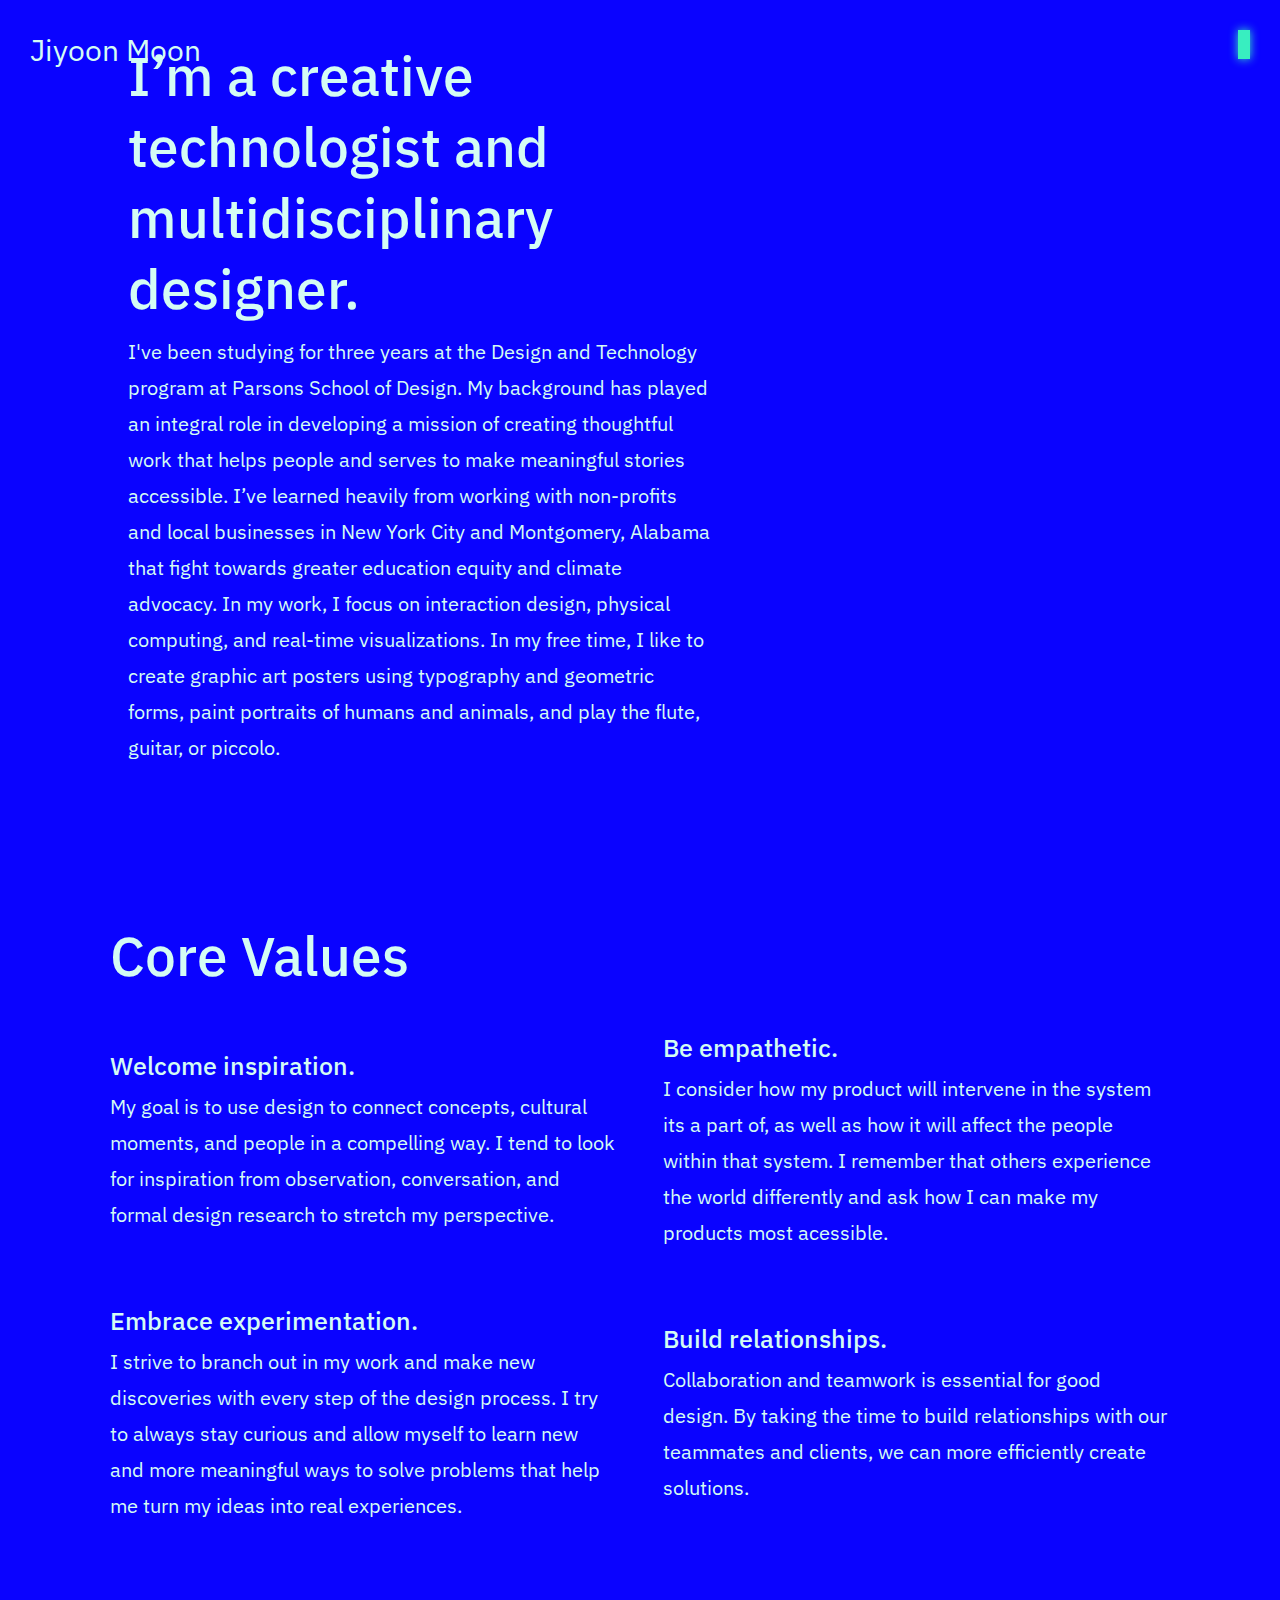
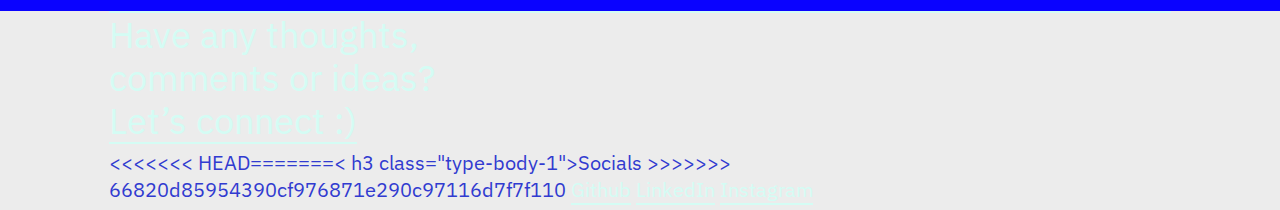
==== about.html @ b61cf6f2 "commit" ====
<!DOCTYPE html>
<html lang="en">

<head>
    <meta charset="utf-8">
    <meta name="viewport" content="width=device-width,initial-scale=1,maximum-scale=1,user-scalable=0">
    <title>Jiyoon Moon</title>
    <link rel="icon" href="images/fav.ico" type="image/x-icon" />
    <link rel="stylesheet" href="css/styles.css">
    <link rel="stylesheet" href="https://use.fontawesome.com/releases/v5.6.3/css/all.css" integrity="sha384-UHRtZLI+pbxtHCWp1t77Bi1L4ZtiqrqD80Kn4Z8NTSRyMA2Fd33n5dQ8lWUE00s/" crossorigin="anonymous">


</head>

<body>

    <div class="banner ">

        <div id="overlay" class="overlay"></div>

        <header>
            <a href="index.html" class="logo">
                Jiyoon Moon
    
                </a>
            <button onclick="myFunction()" class="dropbtn dark"></button>


            <nav id="myDropdown" class="navbar dropdown-content">




                <ul class="nav-links">
                    <li class="nav-item"><a href="index.html">Home</a></li>
                    <li class="nav-item">About</li>

                    <li class="nav-item nav-show"><a href="index.html#work">Work</a>
                        <ul id="navcon"></ul>
                    </li>
                </ul>
                <a class="blue contact" href="mailto:moonj066@newschool.edu">Contact <span class="diss">&#8594;</span><span class="slider"></span></a>

            </nav>



        </header>

        <div class="row">
            <div class="column1">

                <h1 class="type-heading-1">I’m a creative technologist and multidisciplinary designer.</h1>
                <p class="type-body-2 light ">I've been studying for three years at the Design and Technology program at Parsons School of Design. My background has played an integral role in developing a mission of creating thoughtful work that helps people and serves to make meaningful
                    stories accessible. I’ve learned heavily from working with non-profits and local businesses in New York City and Montgomery, Alabama that fight towards greater education equity and climate advocacy. In my work, I focus on interaction
                    design, physical computing, and real-time visualizations. In my free time, I like to create graphic art posters using typography and geometric forms, paint portraits of humans and animals, and play the flute, guitar, or piccolo.

                </p>
            </div>

            <div class=" column2 ">

            </div>
        </div>
        <div class="values ">
            <h1 class="type-heading-1 ">Core Values</h1>
            <div class=" value-list ">
                <h3 class="type-heading-3 ">Welcome inspiration.</h3>
                <p class="type-body-2 "> My goal is to use design to connect concepts, cultural moments, and people in a compelling way. I tend to look for inspiration from observation, conversation, and formal design research to stretch my perspective. </p>
            </div>

            <div class="value-list ">
                <h3 class="type-heading-3 ">Be empathetic.</h3>
                <p class="type-body-2 "> I consider how my product will intervene in the system its a part of, as well as how it will affect the people within that system. I remember that others experience the world differently and ask how I can make my products most acessible.</p>
            </div>
            <div class="value-list ">
                <h3 class="type-heading-3 ">Embrace experimentation.</h3>
                <p class="type-body-2 ">I strive to branch out in my work and make new discoveries with every step of the design process. I try to always stay curious and allow myself to learn new and more meaningful ways to solve problems that help me turn my ideas into real
                    experiences.
                </p>
            </div>

            <div class="value-list ">
                <h3 class="type-heading-3 ">Build relationships.</h3>
                <p class="type-body-2 ">Collaboration and teamwork is essential for good design. By taking the time to build relationships with our teammates and clients, we can more efficiently create solutions.</p>
            </div>
        </div>

    </div>
    </div>

    <!-- <footer>
        <div class="social ">


            <a href="https://github.com/jiyoonm "> <i class="fab fa-github "></i> </a>
            <a href="https://www.instagram.com/jiyoonmn/ "> <i class="fab fa-instagram "></i> </a>
            <a href="https://www.linkedin.com/in/jiyoon-moon-594929197/ "> <i class="fab fa-linkedin "></i> </a>
        </div>

        <div class='mail'>
            <h3 class="type-heading-3 ">Contact</h3>
            <span><a class="blue " href="mailto:moonj066@newschool.edu ">moonj066@gmail.com<span class="slider "></span> </a>
            </span>
        </div>
    </footer> -->
    <footer class="white">
        <div class="content">
            <div class="first">
                <h2 class=" type-heading-2 white">Have any thoughts, comments or ideas? <a href="mailto:moonj066@newschool.edu " class="white">  Let’s connect :)<span class="slider1 "></span></a></h2>
            </div>
            <div class="socials ">
                <<<<<<< HEAD=======< h3 class="type-body-1">Socials</h3>

                    >>>>>>> 66820d85954390cf976871e290c97116d7f7f110
                    <a href="https://github.com/jiyoonm " class="white">Github <span class="slider1 "></span></a>
                    <a href="https://www.linkedin.com/in/jiyoon-moon-594929197/ " class="white">LinkedIn <span class="slider1 "></span></a>
                    <a href="https://www.linkedin.com/in/jiyoon-moon-594929197/ " class="white">Instagram <span class="slider1 "></span></a>





            </div>
        </div>
    </footer>
    <script type="text/javascript " src="js/jquery-3.5.1.min.js "></script>

    <script src="js/airtable.browser.js " type="text/javascript "></script>
    <script src="js/script.js "></script>

</body>

</html>
---- css/styles.css ----
@import url('https://fonts.googleapis.com/css2?family=IBM+Plex+Sans:wght@300;400;500&display=swap');
html,
body {
    font-family: 'IBM Plex Sans', sans-serif;
    font-size: 62.5%;
    margin: 0;
    color: #0e002b;
    background-color: #ececec;
    scroll-behavior: smooth;
}

.type-heading-1 {
    font-weight: 500;
    font-size: 5.5rem;
    margin: 1rem 0;
    color: #d4fcf4;
    text-align: left;
}

.type-heading-2 {
    color: rgba(7, 0, 255, .99);
    font-weight: 300;
    line-height: 1.2;
    font-size: 4.5rem;
    margin: 2rem 0px;
    text-align: center;
}

.type-heading-3 {
    font-weight: 500;
    text-align: center;
    font-size: 2.5rem;
    margin: .7rem 0px;
}

.type-body-1 {
    font-weight: 400;
    margin: auto;
    font-size: 1.7rem;
    line-height: 1.8;
}

.type-body-2 {
    margin: auto;
    font-weight: 400;
    font-size: 2rem;
    line-height: 1.8;
}

a {
    color: rgba(7, 0, 255, .99);
    border-bottom: solid;
    text-decoration: none;
    position: relative;
    display: inline-block;
    transition: .3s;
    border-bottom: solid transparent 5px;
}

a:hover .diss {
    display: none;
}

.slider {
    display: block;
    margin: 1px auto;
    height: 2px;
    background-color: rgba(7, 0, 255, .99);
    width: 0%;
    transition: width .5s ease;
}

.slider1 {
    display: block;
<<<<<<< HEAD
    margin: 1 auto;
    height: 2px;
    background-color: #313bd0;
=======
    margin: 1px auto;
    height: 2px;
    background-color: #d4fcf4;
>>>>>>> 66820d85954390cf976871e290c97116d7f7f110
    width: 100%;
    transition: width .5s ease;
}

a:hover .slider1 {
    width: 0%;
}

a:hover .slider {
    width: 100%;
}

button:hover .slider {
    width: 100%;
}

img {
    max-width: 100%;
    text-align: center;
    margin: auto;
}

footer {
    color: #d4fcf4;
<<<<<<< HEAD
    background-color: #313bd0;
    /* background-color: #313bd0; */
=======
    /* border-top: 2px solid #d4fcf4; */
    background-color: rgba(7, 0, 255, .99);
>>>>>>> 66820d85954390cf976871e290c97116d7f7f110
    padding: 2rem 0 1rem;
    font-size: 2rem;
}

footer .type-heading-2 {
    color: #d4fcf4;
    /* border-bottom: 2px dashed #d4fcf4; */
    font-weight: 400;
    text-align: left;
    margin: 0 1.5vw 4vh;
    /* padding-bottom: 1rem; */
}


/*banner on index + about page*/

.row {
    display: flex;
    flex-wrap: wrap;
    justify-content: center;
    align-items: center;
    /* padding: 5%; */
    /* height: 56vh; */
    width: 80vw;
    margin: 0 auto;
<<<<<<< HEAD
    padding-top: calc(80vmax /9);
    padding-bottom: calc(80vmax / 10);
=======
    padding-top: calc(80vmax /7);
    padding-bottom: calc(80vmax / 9);
>>>>>>> 66820d85954390cf976871e290c97116d7f7f110
}

.button-three {
    background-color: transparent;
    border-width: 0px;
    font-size: 1.5rem;
    color: #d4fcf4b9;
    border-radius: 1.6rem;
    box-shadow: .1rem .1rem .7em rgba(10, 2, 2, 0.438);
    padding: .7rem 1.2rem;
    margin: .6rem .2rem;
    line-height: 1.3;
    transition: .3s ease;
    text-align: left;
}

.button-three:hover {
    box-shadow: .1rem .1rem .5rem rgba(245, 245, 245, 0.288);
    cursor: pointer;
}

.column1 {
    width: calc(60% - 3rem);
    margin: 3rem 3rem;
    margin-left: 0;
}

.column1 h3 {
    /* margin-top: 3rem; */
    text-align: left;
}

.column2 {
    width: calc(40% - 10rem);
    margin: 3rem 5rem;
    text-align: center;
}

#content {
    position: relative;
    width: 100%;
    height: 30vh;
}

.banner {
    background-color: rgba(7, 0, 255, .99);
    color: #d4fcf4;
}


/* about page design values */

.values {
    padding: 5%;
    padding-top: 0;
    display: flex;
    flex-wrap: wrap;
    justify-content: center;
    align-items: center;
}

.value-list {
    padding: 2%;
    width: 44%;
}

.values h1 {
    padding-left: 4%;
    width: 100%;
}

.values h3 {
    text-align: left;
}


/* nav page with data from airtable*/

.work2,
.work {
    margin: 0 auto;
    display: flex;
    flex-wrap: wrap;
    width: 84vw;
    padding: 23px 0;
}

.work2 {
    padding-bottom: calc(80vmax / 10);
}

.work {
    padding-top: calc(80vmax / 20);
}

.work2>a,
.work>a {
    /* border-bottom: 2px dotted rgba(7,0,255,.99); */
    color: rgba(7, 0, 255, .99);
    width: calc(33.3% - 6rem);
    height: auto;
    text-align: left;
    margin: 1rem;
    padding: 2rem;
    display: inline-block;
    transition: all 0.2s linear;
    border: none;
}

.work2 .type-heading-2,
.work .type-heading-2 {
    border-bottom: 2px dashed rgba(7, 0, 255, .99);
    font-weight: 400;
    text-align: left;
    width: 100%;
    margin: 0 1.5vw 4vh;
    /* padding-bottom: 1rem; */
}

.work2 h3,
.work h3 {
    font-weight: 400;
    /* border-bottom: 2px dottedrgba(7,0,255,.99); */
    display: inline-block;
    font-size: 2rem;
    margin: 0;
}

.work2 p,
.work p {
    font-weight: 400;
    font-size: 1.5rem;
    line-height: 1.6;
}

.work2 img,
.work img {
    margin-bottom: 3rem;
}

.myClass1 {
    margin-bottom: 3rem;
    opacity: 1;
    transition: .2s ease;
}

.items:hover .myClass1 {
    opacity: 0;
}


/* .myClass {
    max-width: 90%;
    position: absolute;
    /* opacity: 0; */


/* transition: .2s ease; */


/* .items:hover .myClass {
    position: absolute;
    opacity: 1
} */

.work>a:hover,
.work2>a:hover {
    background-image: none;
    color: #f3f3f3;
    background-color: rgba(7, 0, 255, .99);
}


/* image containers for dynamic content */

.image-container {
    display: flex;
    flex-wrap: wrap;
    justify-content: start;
    align-items: center;
}

.image-container img {
    max-width: 100%;
    /* max-height: 80vh; */
}

.video-container {
    display: hidden;
    height: 0vh;
    display: flex;
    justify-content: center;
    align-items: center;
}

.video-container iframe {
    margin-top: 2rem;
    width: 100%;
    height: 100%;
}

.video-container1 {
    display: hidden;
    height: 0vh;
    display: flex;
    justify-content: center;
    align-items: center;
}

.video-container1 iframe {
    margin-top: 2rem;
    width: 100%;
    height: 100%;
}

.image-container1 {
    display: flex;
    flex-wrap: wrap;
    justify-content: center;
    align-items: center;
}

.image-container1 img {
    margin: 1rem;
    max-width: 100%;
    max-height: 70vh;
}

.image-container2 {
    display: flex;
    flex-wrap: wrap;
}

.image-container2 img {
    margin: 1rem 2rem 1rem 0;
    /* text-align: left; */
    max-width: 100%;
    max-height: 80vh;
    /* max-height: 40vw; */
}

.image-container3 {
    display: flex;
    flex-wrap: wrap;
}

.image-container3 img {
    margin: 1rem 2rem 1rem 0;
    max-width: 90%;
    max-height: 70vh;
    /* height: 60vh; */
}

.section {
    margin: auto;
    display: flex;
    flex-direction: column;
    align-items: center;
    font-weight: 300;
    font-size: 2rem;
    line-height: 1.8;
}

.overview-container {
    padding-top: 2rem;
    display: flex;
    justify-content: space-between;
    flex-wrap: wrap;
    margin: 5rem 0;
    border-top: #0e002bb6 .08rem dashed;
}

.overview-container h3 {
    width: 100%;
}

.top {
    color: #0e002bb6;
    padding-bottom: 3rem;
    width: 100%;
}

.col {
    width: 43%;
}

.colIm {
    margin-top: 3rem;
    width: 100%;
}

.post {
    align-items: left;
    width: 88.4%;
    margin-left: 2rem;
    margin-bottom: 7.5%;
    display: flex;
    flex-direction: column;
}

.post .type-heading-3 {
    font-size: 3rem;
    text-align: left;
    /* color:blue;

font-weight:300; */
}

section .type-heading-2 {
    color: #f3f3f3;
}

.post ul {
    list-style-type: none;
    margin: 0;
    padding: 0;
}

.title {
    background-color: #09001b;
    background-color: rgba(7, 0, 255, .99);
    display: flex;
    flex-wrap: wrap;
    justify-content: center;
    align-items: center;
}

.head-image {
    width: 67%;
}

.name {
    margin: 1rem 0;
    width: 33%;
    text-align: left;
}

.name p,
.name h2 {
    width: 80%;
    margin: 2rem auto;
    color: #d4fcf4;
    text-align: left;
}


/* colors */

.color {
    width: 80%;
    height: 20%;
    color: #f5f5ff;
}

.color-primary {
    background-color: #0e002b;
}

.color-secondary {
    background-color: #f0f8f7;
}

.color-accent {
    background-color: rgba(7, 0, 255, .99);
}

.color-accent2 {
    background-color: rgb(154, 34, 248);
}

.color-accent3 {
    background-color: rgb(56, 238, 192);
}


/* buttons */

.buttons {
<<<<<<< HEAD
    margin: 0rem auto 6rem;
    width: 80vw;
=======
    margin: 0rem auto 10rem;
    width: 70vw;
>>>>>>> 66820d85954390cf976871e290c97116d7f7f110
    display: flex;
    justify-content: space-between;
}

.buttons .button-three {
    color: #0e002b;
}

.buttons .button-three:hover {
    background-color: #0e002b7a;
}

.button {
    font-family: 'IBM Plex Sans', sans-serif;
    font-size: 1.5rem;
    font-weight: 500;
}

.button-primary {
    background-color: #f3f3f3;
    display: inline-block;
    padding: 1em 3em;
    text-decoration: none;
    color: rgba(7, 0, 255, .99);
    border: solid 2px rgba(7, 0, 255, .99);
    transition: .4s;
}

.button-primary:hover {
    cursor: pointer;
    background: rgba(7, 0, 255, .99);
    color: #f3f3f3;
}

.button-secondary {
    display: inline-block;
    padding: 2rem 3rem;
    text-decoration: none;
    color: #0e002b;
    background: transparent;
    border-radius: 50%;
    border: #0e002bb6 .08rem dashed;
<<<<<<< HEAD
    transition: .4s;
=======
    /* transition: .2s; */
>>>>>>> 66820d85954390cf976871e290c97116d7f7f110
}

.button-secondary:hover {
    cursor: pointer;
<<<<<<< HEAD
    color: #0e002b;
    border: #0e002bb6 .1rem dashed;
    /* background-color: rgb(56, 238, 192); */
    /* color: #313bd0; */
=======
    border: #0e002bb6 .1rem dashed;
}

.blue1 {
    margin-top: 1.5rem;
    border: #d4fcf4 .08rem dashed;
}

.blue1:hover {
    border: #d4fcf4 .1rem dashed;
>>>>>>> 66820d85954390cf976871e290c97116d7f7f110
}


/* navigation */

.navbar {
    font-size: 2.5rem;
    list-style: none;
    color: rgb(56, 238, 192);
    font-weight: 500;
    display: flex;
    flex-direction: column;
    justify-content: space-between;
    align-items: flex-start;
    flex-wrap: wrap;
    position: fixed;
    top: 0;
    right: 0rem;
}

.dropbtn {
    font-size: 1.1rem;
    position: fixed;
    right: 3rem;
    top: 3rem;
<<<<<<< HEAD
    width: 2.3rem;
    height: 2.3rem;
=======
    width: 2.9rem;
    height: 2.9rem;
>>>>>>> 66820d85954390cf976871e290c97116d7f7f110
    border-radius: 50%;
    background-color: rgba(7, 0, 255, .99);
    color: #f3f3f3;
    border: none;
    cursor: pointer;
    z-index: 1000;
    transition: all .2s;
    box-shadow: 0 0 10px rgba(8, 0, 255, 0.87);
}

i {
    margin: auto;
}

#my_image {
    position: absolute;
    width: 15rem;
    opacity: 0;
}

#my_image1 {
    position: absolute;
    width: 15rem;
    opacity: 0;
}

#my_image {
    position: absolute;
    width: 15rem;
    left: 2rem;
    opacity: 0;
}

#my_image1 {
    position: absolute;
    width: 15rem;
    opacity: 0;
}

.dark {
    color: rgba(7, 0, 255, .99);
    box-shadow: 0 0 10px rgb(56, 238, 192);
    background-color: rgb(56, 238, 192);
}

.dropbtn:focus {
    outline: none;
}

.dropbtn:hover {
    width: 3.4rem;
    height: 3.4rem;
}

.dropdown-content {
    height: 100vh;
    width: 0;
    background-color: rgba(7, 0, 255, .99);
    z-index: 900;
    transition: width .2s ease;
}

.show {
    width: 24vw;
}

.logo {
    color: #d4fcf4;
    font-size: 3rem;
    position: absolute;
    left: 3rem;
    top: 3rem;
}

.navbar ul {
    padding: 3rem;
    padding-right: 0;
}

.navbar li {
    list-style: none;
}

.nav-item {
    padding: 1rem;
}

.navbar a {
    color: #d4fcf4;
    font-weight: 300;
}

.contact {
    padding: 5rem 3rem;
}

.dark1 {
    box-shadow: none;
    width: 3.4rem;
    height: 3.4rem;
    font-size: 2.5;
    color: rgba(7, 0, 255, .99);
    transform: rotate(135deg);
    background-color: rgb(56, 238, 192);
}

.navbar a:hover {
    color: rgb(56, 238, 192);
}

.navbar a .slider {
    background-color: rgb(56, 238, 192);
}

.navbar ul li ul li a {
    padding: 0rem;
    font-size: 1.7rem;
}

#navcon {
    padding-top: 0;
    padding-left: 2rem;
}

i {
    display: inline-block;
}

.mail {
    width: 100%;
    padding-bottom: 1rem;
    text-align: center;
}

.content {
    margin: auto;
    width: 83%;
<<<<<<< HEAD
    height: 35vh;
    display: flex;
    flex-wrap: wrap;
    justify-content: space-between;
    align-items: center;
    border-top: 2px dashed #313bd0;
    color: #313bd0;
    /* background-color: black; */
}

.content a:hover {
    color: #313bd0;
=======
    height: 24vh;
    display: flex;
    flex-wrap: wrap;
    padding-top: 4rem;
    padding-bottom: 4rem;
    justify-content: space-between;
    /* align-items: center; */
    color: #d4fcf4;
    background-color: rgba(7, 0, 255, .99);
}

.content a {
    color: #d4fcf4;
}

.content a:hover {
    color: #d4fcf4;
>>>>>>> 66820d85954390cf976871e290c97116d7f7f110
}

.first {
    width: 46%;
}

.first h2 {
    margin: 0;
<<<<<<< HEAD
    color: #313bd0;
    font-size: 4rem;
=======
    color: #d4fcf4;
    font-size: 3.6rem;
>>>>>>> 66820d85954390cf976871e290c97116d7f7f110
}

.social {
    display: flex;
    flex-wrap: wrap;
    justify-content: center;
    align-items: center;
}

.socials {
<<<<<<< HEAD
    width: 40%;
=======
    width: 30%;
>>>>>>> 66820d85954390cf976871e290c97116d7f7f110
    display: flex;
    flex-wrap: wrap;
    justify-content: start;
    align-items: flex-start;
    flex-direction: column;
    /* margin: 0 1rem; */
<<<<<<< HEAD
    font-size: 2.6rem;
    color: #313bd0;
}

.social a {
    /* text-align: left; */
    margin: 0 1rem;
    font-size: 3rem;
=======
    font-size: 2.1rem;
    color: rgba(7, 0, 255, .99);
}

.socials h3 {
    font-size: 2.1rem;
    margin: 0;
    padding-bottom: 1rem;
    text-align: left;
    color: #d4fcf4;
}

.socials a {
>>>>>>> 66820d85954390cf976871e290c97116d7f7f110
    color: #d4fcf4;
}

.social a:hover {
    color: rgb(56, 238, 192);
}

.blue {
    border: none;
    color: #d4fcf4;
}

.blue>.slider {
    background-color: #d4fcf4;
}

.blue:hover {
    color: #d4fcf4;
<<<<<<< HEAD
}

.white {
    color: #d4fcf4;
}

.white>.content {
    border-top: 2px solid #d4fcf4;
    color: #d4fcf4;
}

.white .slider1 {
    background: #d4fcf4;
}

.white a:hover {
    color: #d4fcf4;
}

.first .white {
    color: #d4fcf4;
=======
>>>>>>> 66820d85954390cf976871e290c97116d7f7f110
}

@media screen and (max-width: 992px) {
    .work,
    .work2 {
        justify-content: center;
        align-items: center;
    }
    /* .row {
        padding-bottom: 0;
    } */
    .column1,
    .column2 {
        width: 95%;
    }
    .value-list {
        width: 75%;
    }
    .work2>a,
    .work>a {
        width: 65%;
    }
    .title>div {
        width: 100%;
    }
    .section .post {
        width: 78%;
    }
    .overview-container>div {
        width: 100%;
    }
    .show {
        height: 100vh;
        width: 40vw;
    }
    .buttons {
        justify-content: center;
    }
    .buttons>button {
        margin: 2rem;
    }
}

@media screen and (max-width: 600px) {
    html {
        font-size: 60%;
    }
    .content {
        height: 35vh;
    }
    .content>div {
        width: 95%;
    }
    .content .socials {
        flex-direction: row;
        justify-content: space-between;
    }
    .content .socials h3 {
        display: none;
    }
    .type-heading-1 {
        font-size: 3.7rem;
    }
    .banner #content {
<<<<<<< HEAD
        height: 12vh;
=======
        overflow: hidden;
        height: 17vh;
>>>>>>> 66820d85954390cf976871e290c97116d7f7f110
    }
    .work2>a,
    .work>a {
        width: 95%;
    }
    .dropdown-content {
        transition: width .2s;
    }
    .show {
        height: 100vh;
        width: 90vw;
    }
    .value-list {
        width: 95%;
    }
    .section .post {
        margin-left: 0;
        width: 90%;
    }
    .section .post img {
        margin-left: 0;
        max-width: 95%;
    }
}

.overlay {
    position: fixed;
    display: none;
    width: 100%;
    height: 100%;
    top: 0;
    left: 0;
    right: 0;
    bottom: 0;
    background-color: rgba(5, 0, 0, 0.507);
    z-index: 600;
}

.p {
    display: block;
}
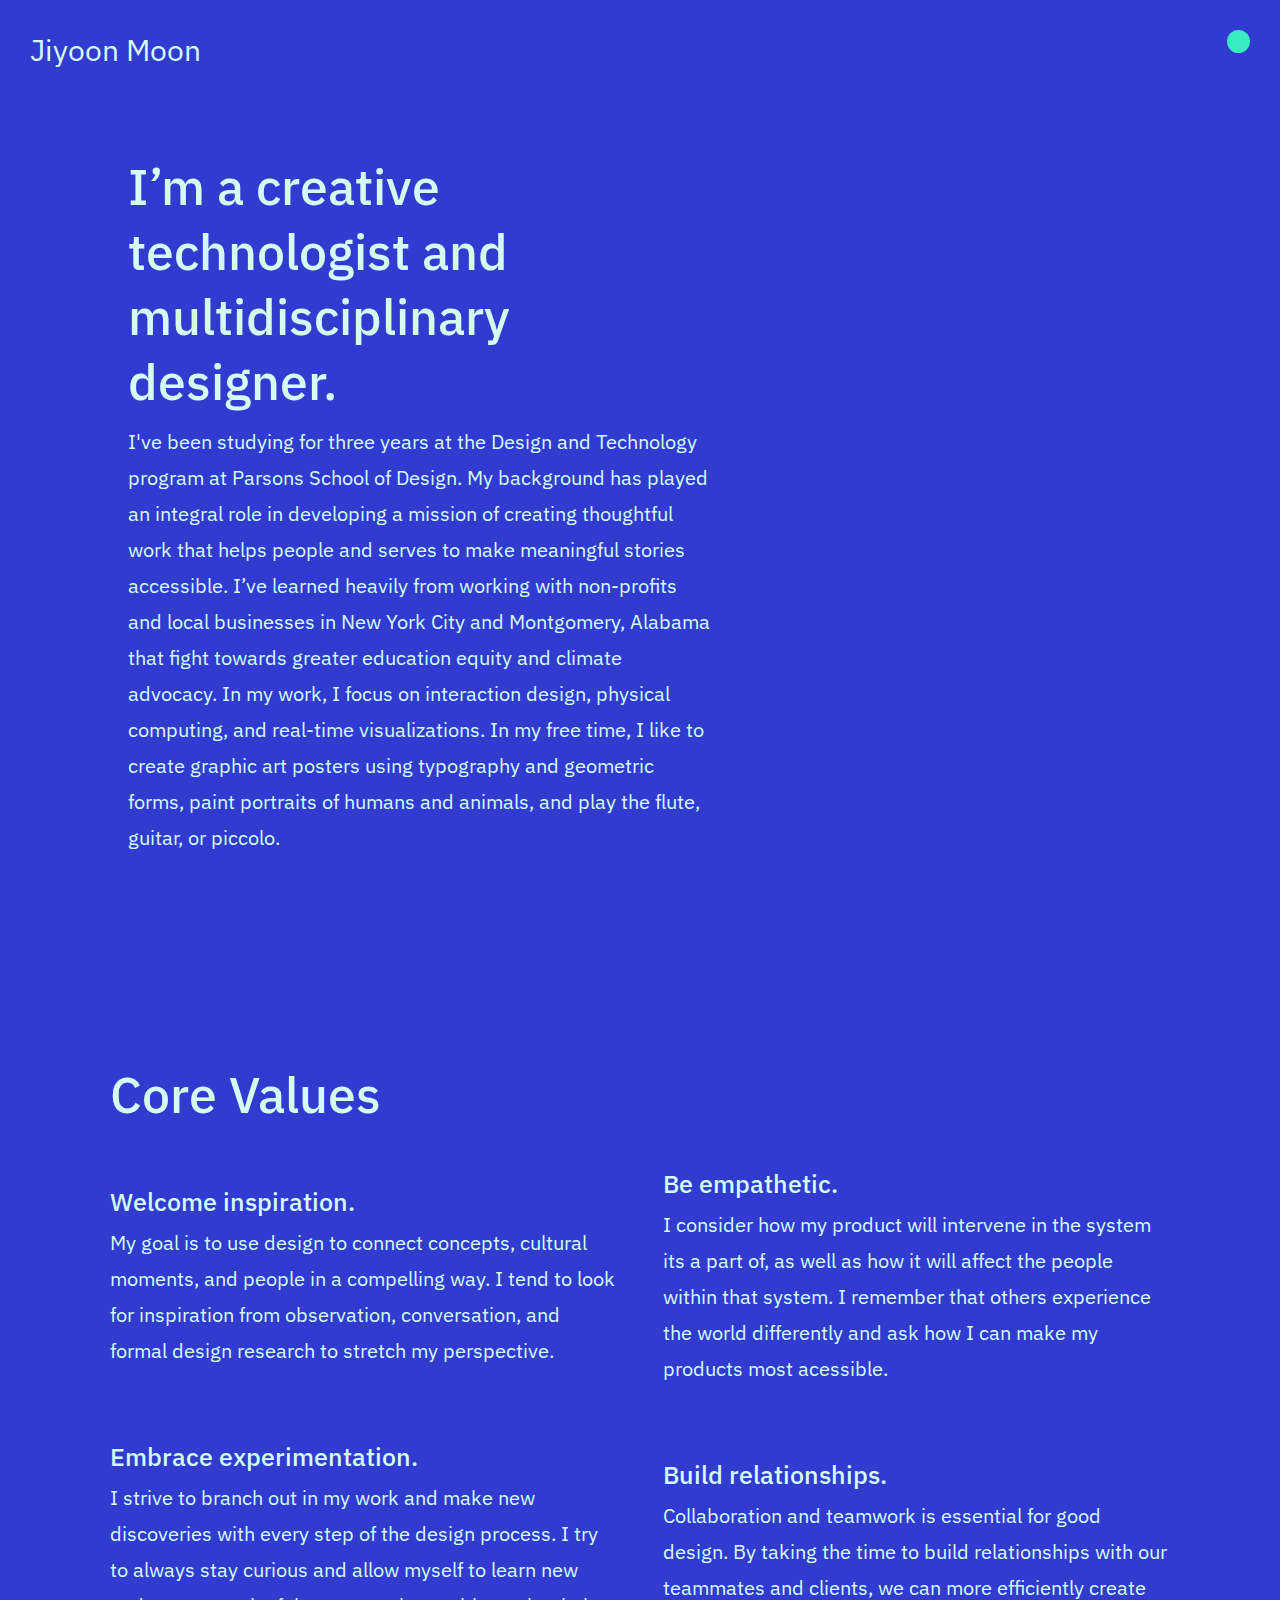
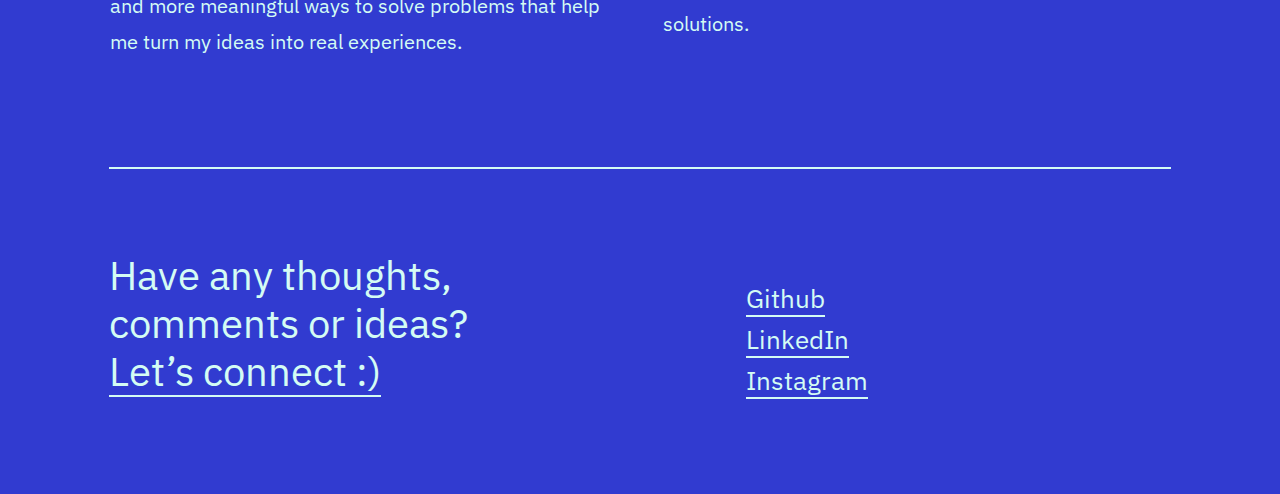
==== commit 8bc41fa8: "commit" ====
--- a/about.html
+++ b/about.html
@@ -49,12 +49,10 @@
 
         <div class="row">
             <div class="column1">
-
                 <h1 class="type-heading-1">I’m a creative technologist and multidisciplinary designer.</h1>
                 <p class="type-body-2 light ">I've been studying for three years at the Design and Technology program at Parsons School of Design. My background has played an integral role in developing a mission of creating thoughtful work that helps people and serves to make meaningful
                     stories accessible. I’ve learned heavily from working with non-profits and local businesses in New York City and Montgomery, Alabama that fight towards greater education equity and climate advocacy. In my work, I focus on interaction
                     design, physical computing, and real-time visualizations. In my free time, I like to create graphic art posters using typography and geometric forms, paint portraits of humans and animals, and play the flute, guitar, or piccolo.
-
                 </p>
             </div>
 
@@ -91,13 +89,10 @@
 
     <!-- <footer>
         <div class="social ">
-
-
             <a href="https://github.com/jiyoonm "> <i class="fab fa-github "></i> </a>
             <a href="https://www.instagram.com/jiyoonmn/ "> <i class="fab fa-instagram "></i> </a>
             <a href="https://www.linkedin.com/in/jiyoon-moon-594929197/ "> <i class="fab fa-linkedin "></i> </a>
         </div>
-
         <div class='mail'>
             <h3 class="type-heading-3 ">Contact</h3>
             <span><a class="blue " href="mailto:moonj066@newschool.edu ">moonj066@gmail.com<span class="slider "></span> </a>
@@ -110,12 +105,11 @@
                 <h2 class=" type-heading-2 white">Have any thoughts, comments or ideas? <a href="mailto:moonj066@newschool.edu " class="white">  Let’s connect :)<span class="slider1 "></span></a></h2>
             </div>
             <div class="socials ">
-                <<<<<<< HEAD=======< h3 class="type-body-1">Socials</h3>
+                <h3 class="type-body-1">Socials</h3>
 
-                    >>>>>>> 66820d85954390cf976871e290c97116d7f7f110
-                    <a href="https://github.com/jiyoonm " class="white">Github <span class="slider1 "></span></a>
-                    <a href="https://www.linkedin.com/in/jiyoon-moon-594929197/ " class="white">LinkedIn <span class="slider1 "></span></a>
-                    <a href="https://www.linkedin.com/in/jiyoon-moon-594929197/ " class="white">Instagram <span class="slider1 "></span></a>
+                <a href="https://github.com/jiyoonm " class="white">Github <span class="slider1 "></span></a>
+                <a href="https://www.linkedin.com/in/jiyoon-moon-594929197/ " class="white">LinkedIn <span class="slider1 "></span></a>
+                <a href="https://www.linkedin.com/in/jiyoon-moon-594929197/ " class="white">Instagram <span class="slider1 "></span></a>
 
 
 
--- a/css/styles.css
+++ b/css/styles.css
@@ -5,20 +5,20 @@
     font-size: 62.5%;
     margin: 0;
     color: #0e002b;
-    background-color: #ececec;
+    background-color: #ebebeb;
     scroll-behavior: smooth;
 }
 
 .type-heading-1 {
     font-weight: 500;
-    font-size: 5.5rem;
+    font-size: 5rem;
     margin: 1rem 0;
     color: #d4fcf4;
     text-align: left;
 }
 
 .type-heading-2 {
-    color: rgba(7, 0, 255, .99);
+    color: #313bd0;
     font-weight: 300;
     line-height: 1.2;
     font-size: 4.5rem;
@@ -48,7 +48,7 @@
 }
 
 a {
-    color: rgba(7, 0, 255, .99);
+    color: #313bd0;
     border-bottom: solid;
     text-decoration: none;
     position: relative;
@@ -63,24 +63,18 @@
 
 .slider {
     display: block;
-    margin: 1px auto;
-    height: 2px;
-    background-color: rgba(7, 0, 255, .99);
-    width: 0%;
-    transition: width .5s ease;
-}
-
-.slider1 {
-    display: block;
-<<<<<<< HEAD
     margin: 1 auto;
     height: 2px;
     background-color: #313bd0;
-=======
-    margin: 1px auto;
+    width: 0%;
+    transition: width .5s ease;
+}
+
+.slider1 {
+    display: block;
+    margin: 1 auto;
     height: 2px;
-    background-color: #d4fcf4;
->>>>>>> 66820d85954390cf976871e290c97116d7f7f110
+    background-color: #313bd0;
     width: 100%;
     transition: width .5s ease;
 }
@@ -105,13 +99,8 @@
 
 footer {
     color: #d4fcf4;
-<<<<<<< HEAD
     background-color: #313bd0;
     /* background-color: #313bd0; */
-=======
-    /* border-top: 2px solid #d4fcf4; */
-    background-color: rgba(7, 0, 255, .99);
->>>>>>> 66820d85954390cf976871e290c97116d7f7f110
     padding: 2rem 0 1rem;
     font-size: 2rem;
 }
@@ -134,16 +123,10 @@
     justify-content: center;
     align-items: center;
     /* padding: 5%; */
-    /* height: 56vh; */
     width: 80vw;
     margin: 0 auto;
-<<<<<<< HEAD
     padding-top: calc(80vmax /9);
     padding-bottom: calc(80vmax / 10);
-=======
-    padding-top: calc(80vmax /7);
-    padding-bottom: calc(80vmax / 9);
->>>>>>> 66820d85954390cf976871e290c97116d7f7f110
 }
 
 .button-three {
@@ -152,7 +135,7 @@
     font-size: 1.5rem;
     color: #d4fcf4b9;
     border-radius: 1.6rem;
-    box-shadow: .1rem .1rem .7em rgba(10, 2, 2, 0.438);
+    box-shadow: .1rem .1rem .7em rgba(10, 2, 2, 0.3);
     padding: .7rem 1.2rem;
     margin: .6rem .2rem;
     line-height: 1.3;
@@ -172,7 +155,7 @@
 }
 
 .column1 h3 {
-    /* margin-top: 3rem; */
+    margin-top: 3rem;
     text-align: left;
 }
 
@@ -189,7 +172,7 @@
 }
 
 .banner {
-    background-color: rgba(7, 0, 255, .99);
+    background-color: #313bd0;
     color: #d4fcf4;
 }
 
@@ -198,7 +181,6 @@
 
 .values {
     padding: 5%;
-    padding-top: 0;
     display: flex;
     flex-wrap: wrap;
     justify-content: center;
@@ -241,8 +223,8 @@
 
 .work2>a,
 .work>a {
-    /* border-bottom: 2px dotted rgba(7,0,255,.99); */
-    color: rgba(7, 0, 255, .99);
+    /* border-bottom: 2px dotted #313bd0; */
+    color: #313bd0;
     width: calc(33.3% - 6rem);
     height: auto;
     text-align: left;
@@ -255,7 +237,7 @@
 
 .work2 .type-heading-2,
 .work .type-heading-2 {
-    border-bottom: 2px dashed rgba(7, 0, 255, .99);
+    border-bottom: 2px dashed #313bd0;
     font-weight: 400;
     text-align: left;
     width: 100%;
@@ -266,7 +248,7 @@
 .work2 h3,
 .work h3 {
     font-weight: 400;
-    /* border-bottom: 2px dottedrgba(7,0,255,.99); */
+    /* border-bottom: 2px dotted#313bd0; */
     display: inline-block;
     font-size: 2rem;
     margin: 0;
@@ -313,7 +295,7 @@
 .work2>a:hover {
     background-image: none;
     color: #f3f3f3;
-    background-color: rgba(7, 0, 255, .99);
+    background-color: #313bd0;
 }
 
 
@@ -437,7 +419,7 @@
 
 .post {
     align-items: left;
-    width: 88.4%;
+    width: 88%;
     margin-left: 2rem;
     margin-bottom: 7.5%;
     display: flex;
@@ -448,7 +430,6 @@
     font-size: 3rem;
     text-align: left;
     /* color:blue;
-
 font-weight:300; */
 }
 
@@ -464,7 +445,6 @@
 
 .title {
     background-color: #09001b;
-    background-color: rgba(7, 0, 255, .99);
     display: flex;
     flex-wrap: wrap;
     justify-content: center;
@@ -507,7 +487,7 @@
 }
 
 .color-accent {
-    background-color: rgba(7, 0, 255, .99);
+    background-color: #313bd0;
 }
 
 .color-accent2 {
@@ -522,13 +502,8 @@
 /* buttons */
 
 .buttons {
-<<<<<<< HEAD
     margin: 0rem auto 6rem;
     width: 80vw;
-=======
-    margin: 0rem auto 10rem;
-    width: 70vw;
->>>>>>> 66820d85954390cf976871e290c97116d7f7f110
     display: flex;
     justify-content: space-between;
 }
@@ -552,14 +527,14 @@
     display: inline-block;
     padding: 1em 3em;
     text-decoration: none;
-    color: rgba(7, 0, 255, .99);
-    border: solid 2px rgba(7, 0, 255, .99);
+    color: #313bd0;
+    border: solid 2px #313bd0;
     transition: .4s;
 }
 
 .button-primary:hover {
     cursor: pointer;
-    background: rgba(7, 0, 255, .99);
+    background: #313bd0;
     color: #f3f3f3;
 }
 
@@ -571,32 +546,15 @@
     background: transparent;
     border-radius: 50%;
     border: #0e002bb6 .08rem dashed;
-<<<<<<< HEAD
     transition: .4s;
-=======
-    /* transition: .2s; */
->>>>>>> 66820d85954390cf976871e290c97116d7f7f110
 }
 
 .button-secondary:hover {
     cursor: pointer;
-<<<<<<< HEAD
     color: #0e002b;
     border: #0e002bb6 .1rem dashed;
     /* background-color: rgb(56, 238, 192); */
     /* color: #313bd0; */
-=======
-    border: #0e002bb6 .1rem dashed;
-}
-
-.blue1 {
-    margin-top: 1.5rem;
-    border: #d4fcf4 .08rem dashed;
-}
-
-.blue1:hover {
-    border: #d4fcf4 .1rem dashed;
->>>>>>> 66820d85954390cf976871e290c97116d7f7f110
 }
 
 
@@ -618,41 +576,19 @@
 }
 
 .dropbtn {
-    font-size: 1.1rem;
+    font-size: 2rem;
     position: fixed;
     right: 3rem;
     top: 3rem;
-<<<<<<< HEAD
     width: 2.3rem;
     height: 2.3rem;
-=======
-    width: 2.9rem;
-    height: 2.9rem;
->>>>>>> 66820d85954390cf976871e290c97116d7f7f110
     border-radius: 50%;
-    background-color: rgba(7, 0, 255, .99);
+    background-color: #313bd0;
     color: #f3f3f3;
     border: none;
     cursor: pointer;
     z-index: 1000;
     transition: all .2s;
-    box-shadow: 0 0 10px rgba(8, 0, 255, 0.87);
-}
-
-i {
-    margin: auto;
-}
-
-#my_image {
-    position: absolute;
-    width: 15rem;
-    opacity: 0;
-}
-
-#my_image1 {
-    position: absolute;
-    width: 15rem;
-    opacity: 0;
 }
 
 #my_image {
@@ -669,8 +605,6 @@
 }
 
 .dark {
-    color: rgba(7, 0, 255, .99);
-    box-shadow: 0 0 10px rgb(56, 238, 192);
     background-color: rgb(56, 238, 192);
 }
 
@@ -679,14 +613,14 @@
 }
 
 .dropbtn:hover {
-    width: 3.4rem;
-    height: 3.4rem;
+    width: 3rem;
+    height: 3rem;
 }
 
 .dropdown-content {
     height: 100vh;
     width: 0;
-    background-color: rgba(7, 0, 255, .99);
+    background-color: #000549c4;
     z-index: 900;
     transition: width .2s ease;
 }
@@ -726,12 +660,6 @@
 }
 
 .dark1 {
-    box-shadow: none;
-    width: 3.4rem;
-    height: 3.4rem;
-    font-size: 2.5;
-    color: rgba(7, 0, 255, .99);
-    transform: rotate(135deg);
     background-color: rgb(56, 238, 192);
 }
 
@@ -766,7 +694,6 @@
 .content {
     margin: auto;
     width: 83%;
-<<<<<<< HEAD
     height: 35vh;
     display: flex;
     flex-wrap: wrap;
@@ -779,25 +706,6 @@
 
 .content a:hover {
     color: #313bd0;
-=======
-    height: 24vh;
-    display: flex;
-    flex-wrap: wrap;
-    padding-top: 4rem;
-    padding-bottom: 4rem;
-    justify-content: space-between;
-    /* align-items: center; */
-    color: #d4fcf4;
-    background-color: rgba(7, 0, 255, .99);
-}
-
-.content a {
-    color: #d4fcf4;
-}
-
-.content a:hover {
-    color: #d4fcf4;
->>>>>>> 66820d85954390cf976871e290c97116d7f7f110
 }
 
 .first {
@@ -806,13 +714,8 @@
 
 .first h2 {
     margin: 0;
-<<<<<<< HEAD
     color: #313bd0;
     font-size: 4rem;
-=======
-    color: #d4fcf4;
-    font-size: 3.6rem;
->>>>>>> 66820d85954390cf976871e290c97116d7f7f110
 }
 
 .social {
@@ -823,18 +726,13 @@
 }
 
 .socials {
-<<<<<<< HEAD
     width: 40%;
-=======
-    width: 30%;
->>>>>>> 66820d85954390cf976871e290c97116d7f7f110
     display: flex;
     flex-wrap: wrap;
     justify-content: start;
     align-items: flex-start;
     flex-direction: column;
     /* margin: 0 1rem; */
-<<<<<<< HEAD
     font-size: 2.6rem;
     color: #313bd0;
 }
@@ -843,21 +741,6 @@
     /* text-align: left; */
     margin: 0 1rem;
     font-size: 3rem;
-=======
-    font-size: 2.1rem;
-    color: rgba(7, 0, 255, .99);
-}
-
-.socials h3 {
-    font-size: 2.1rem;
-    margin: 0;
-    padding-bottom: 1rem;
-    text-align: left;
-    color: #d4fcf4;
-}
-
-.socials a {
->>>>>>> 66820d85954390cf976871e290c97116d7f7f110
     color: #d4fcf4;
 }
 
@@ -876,7 +759,6 @@
 
 .blue:hover {
     color: #d4fcf4;
-<<<<<<< HEAD
 }
 
 .white {
@@ -898,8 +780,6 @@
 
 .first .white {
     color: #d4fcf4;
-=======
->>>>>>> 66820d85954390cf976871e290c97116d7f7f110
 }
 
 @media screen and (max-width: 992px) {
@@ -935,41 +815,17 @@
         height: 100vh;
         width: 40vw;
     }
-    .buttons {
-        justify-content: center;
-    }
-    .buttons>button {
-        margin: 2rem;
-    }
 }
 
 @media screen and (max-width: 600px) {
     html {
         font-size: 60%;
     }
-    .content {
-        height: 35vh;
-    }
-    .content>div {
-        width: 95%;
-    }
-    .content .socials {
-        flex-direction: row;
-        justify-content: space-between;
-    }
-    .content .socials h3 {
-        display: none;
-    }
     .type-heading-1 {
         font-size: 3.7rem;
     }
     .banner #content {
-<<<<<<< HEAD
         height: 12vh;
-=======
-        overflow: hidden;
-        height: 17vh;
->>>>>>> 66820d85954390cf976871e290c97116d7f7f110
     }
     .work2>a,
     .work>a {
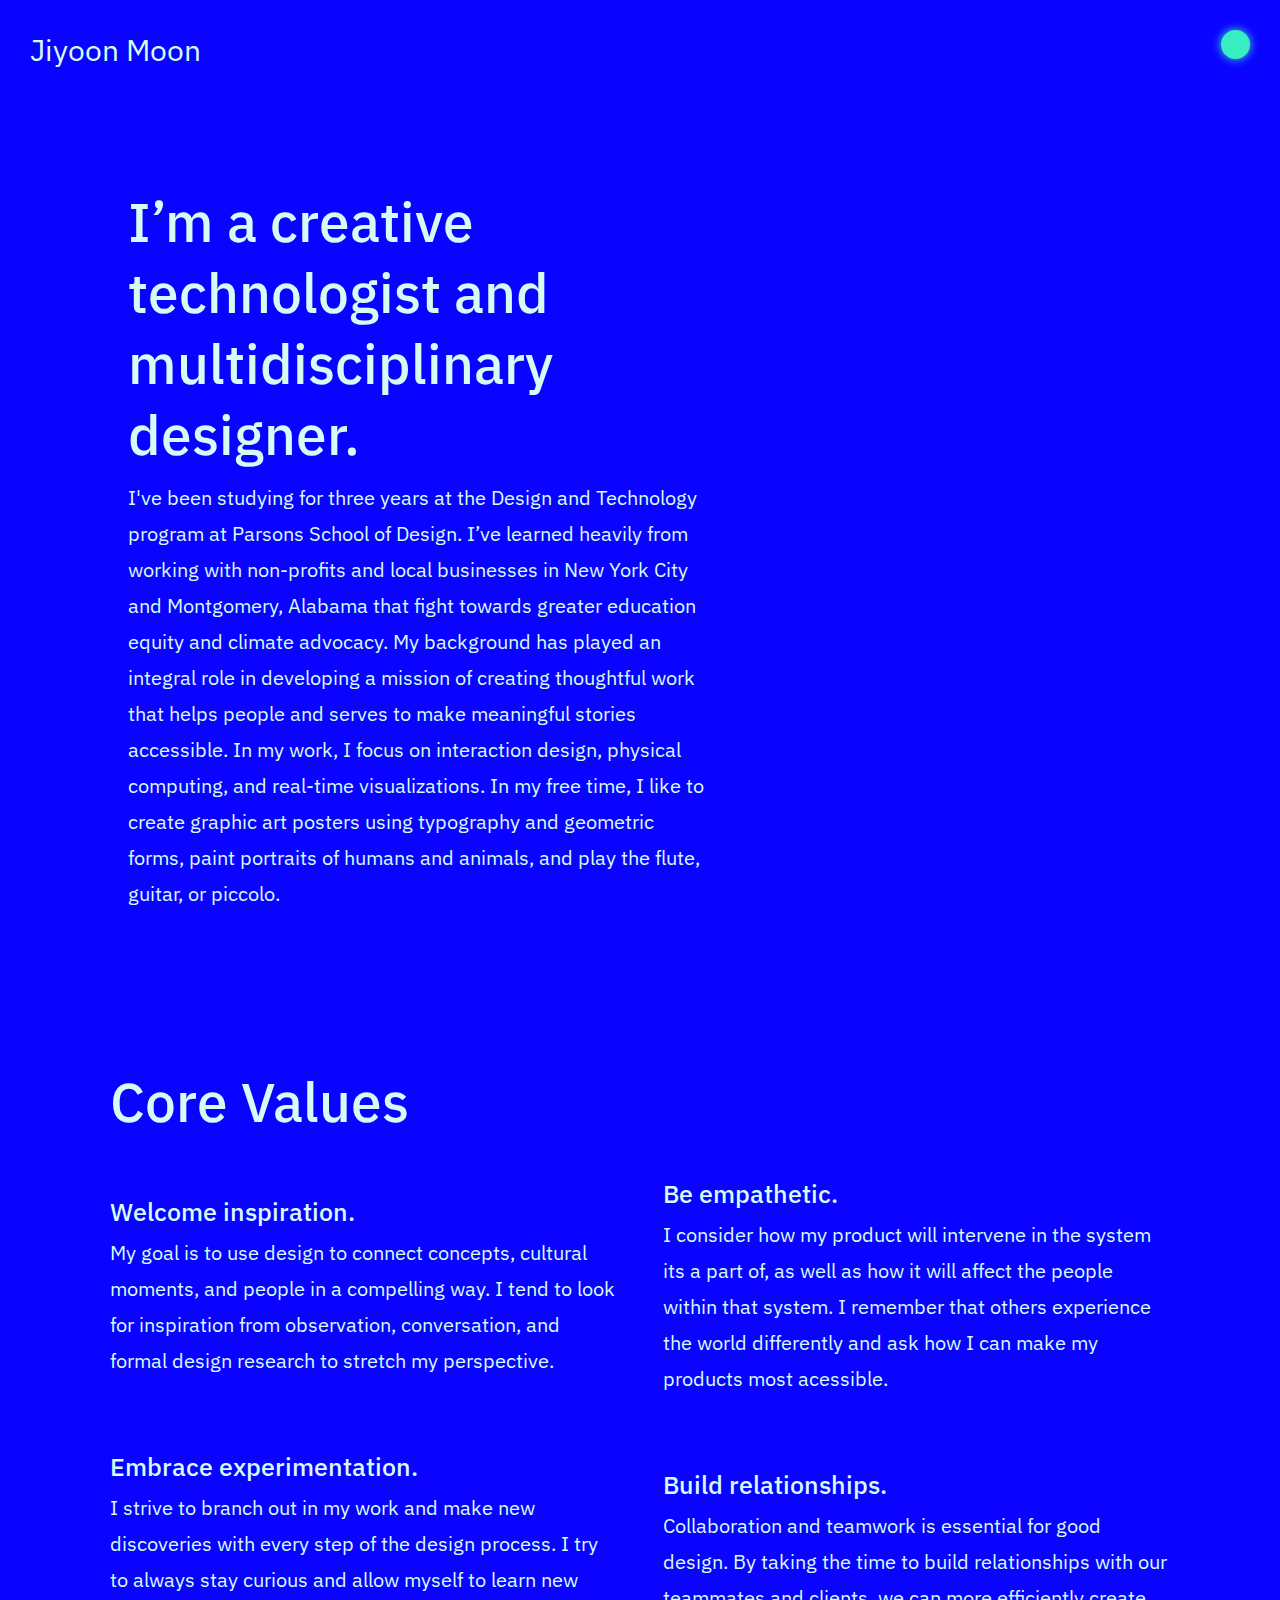
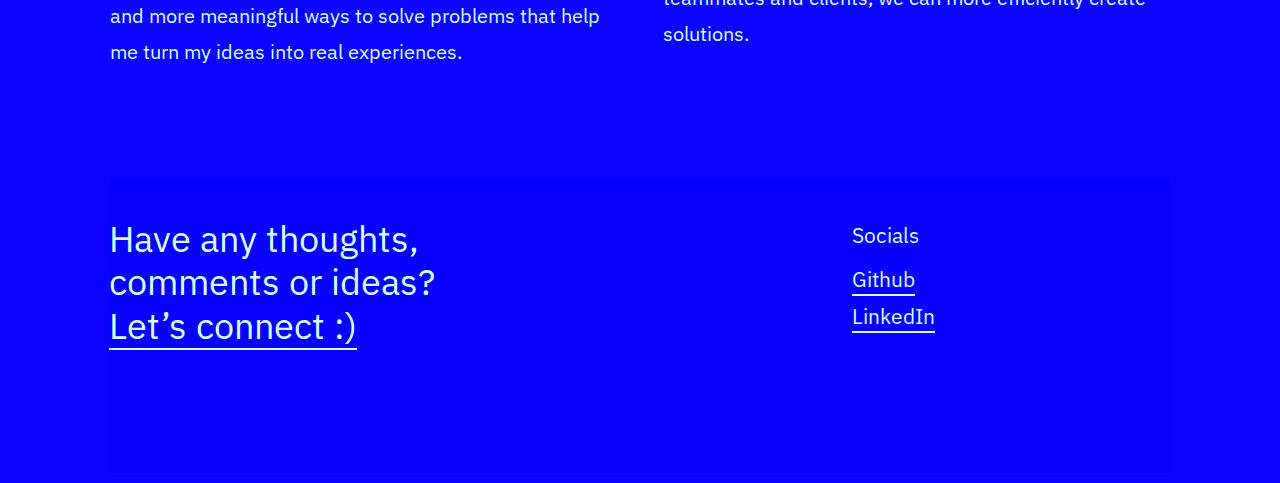
==== commit 4038e1b5: "fix" ====
--- a/about.html
+++ b/about.html
@@ -50,8 +50,8 @@
         <div class="row">
             <div class="column1">
                 <h1 class="type-heading-1">I’m a creative technologist and multidisciplinary designer.</h1>
-                <p class="type-body-2 light ">I've been studying for three years at the Design and Technology program at Parsons School of Design. My background has played an integral role in developing a mission of creating thoughtful work that helps people and serves to make meaningful
-                    stories accessible. I’ve learned heavily from working with non-profits and local businesses in New York City and Montgomery, Alabama that fight towards greater education equity and climate advocacy. In my work, I focus on interaction
+                <p class="type-body-2 light ">I've been studying for three years at the Design and Technology program at Parsons School of Design. I’ve learned heavily from working with non-profits and local businesses in New York City and Montgomery, Alabama that fight towards greater
+                    education equity and climate advocacy. My background has played an integral role in developing a mission of creating thoughtful work that helps people and serves to make meaningful stories accessible. In my work, I focus on interaction
                     design, physical computing, and real-time visualizations. In my free time, I like to create graphic art posters using typography and geometric forms, paint portraits of humans and animals, and play the flute, guitar, or piccolo.
                 </p>
             </div>
@@ -109,7 +109,6 @@
 
                 <a href="https://github.com/jiyoonm " class="white">Github <span class="slider1 "></span></a>
                 <a href="https://www.linkedin.com/in/jiyoon-moon-594929197/ " class="white">LinkedIn <span class="slider1 "></span></a>
-                <a href="https://www.linkedin.com/in/jiyoon-moon-594929197/ " class="white">Instagram <span class="slider1 "></span></a>
 
 
 
--- a/css/styles.css
+++ b/css/styles.css
@@ -5,20 +5,20 @@
     font-size: 62.5%;
     margin: 0;
     color: #0e002b;
-    background-color: #ebebeb;
+    background-color: #ececec;
     scroll-behavior: smooth;
 }
 
 .type-heading-1 {
     font-weight: 500;
-    font-size: 5rem;
+    font-size: 5.5rem;
     margin: 1rem 0;
     color: #d4fcf4;
     text-align: left;
 }
 
 .type-heading-2 {
-    color: #313bd0;
+    color: rgba(7, 0, 255, .99);
     font-weight: 300;
     line-height: 1.2;
     font-size: 4.5rem;
@@ -48,7 +48,7 @@
 }
 
 a {
-    color: #313bd0;
+    color: rgba(7, 0, 255, .99);
     border-bottom: solid;
     text-decoration: none;
     position: relative;
@@ -63,18 +63,18 @@
 
 .slider {
     display: block;
-    margin: 1 auto;
+    margin: 1px auto;
     height: 2px;
-    background-color: #313bd0;
+    background-color: rgba(7, 0, 255, .99);
     width: 0%;
     transition: width .5s ease;
 }
 
 .slider1 {
     display: block;
-    margin: 1 auto;
+    margin: 1px auto;
     height: 2px;
-    background-color: #313bd0;
+    background-color: #d4fcf4;
     width: 100%;
     transition: width .5s ease;
 }
@@ -99,8 +99,8 @@
 
 footer {
     color: #d4fcf4;
-    background-color: #313bd0;
-    /* background-color: #313bd0; */
+    /* border-top: 2px solid #d4fcf4; */
+    background-color: rgba(7, 0, 255, .99);
     padding: 2rem 0 1rem;
     font-size: 2rem;
 }
@@ -123,10 +123,11 @@
     justify-content: center;
     align-items: center;
     /* padding: 5%; */
+    /* height: 56vh; */
     width: 80vw;
     margin: 0 auto;
-    padding-top: calc(80vmax /9);
-    padding-bottom: calc(80vmax / 10);
+    padding-top: calc(80vmax /7);
+    padding-bottom: calc(80vmax / 9);
 }
 
 .button-three {
@@ -135,7 +136,7 @@
     font-size: 1.5rem;
     color: #d4fcf4b9;
     border-radius: 1.6rem;
-    box-shadow: .1rem .1rem .7em rgba(10, 2, 2, 0.3);
+    box-shadow: .1rem .1rem .7em rgba(10, 2, 2, 0.438);
     padding: .7rem 1.2rem;
     margin: .6rem .2rem;
     line-height: 1.3;
@@ -155,7 +156,7 @@
 }
 
 .column1 h3 {
-    margin-top: 3rem;
+    /* margin-top: 3rem; */
     text-align: left;
 }
 
@@ -172,7 +173,7 @@
 }
 
 .banner {
-    background-color: #313bd0;
+    background-color: rgba(7, 0, 255, .99);
     color: #d4fcf4;
 }
 
@@ -181,6 +182,7 @@
 
 .values {
     padding: 5%;
+    padding-top: 0;
     display: flex;
     flex-wrap: wrap;
     justify-content: center;
@@ -223,8 +225,8 @@
 
 .work2>a,
 .work>a {
-    /* border-bottom: 2px dotted #313bd0; */
-    color: #313bd0;
+    /* border-bottom: 2px dotted rgba(7,0,255,.99); */
+    color: rgba(7, 0, 255, .99);
     width: calc(33.3% - 6rem);
     height: auto;
     text-align: left;
@@ -237,7 +239,7 @@
 
 .work2 .type-heading-2,
 .work .type-heading-2 {
-    border-bottom: 2px dashed #313bd0;
+    border-bottom: 2px dashed rgba(7, 0, 255, .99);
     font-weight: 400;
     text-align: left;
     width: 100%;
@@ -248,7 +250,7 @@
 .work2 h3,
 .work h3 {
     font-weight: 400;
-    /* border-bottom: 2px dotted#313bd0; */
+    /* border-bottom: 2px dottedrgba(7,0,255,.99); */
     display: inline-block;
     font-size: 2rem;
     margin: 0;
@@ -295,7 +297,7 @@
 .work2>a:hover {
     background-image: none;
     color: #f3f3f3;
-    background-color: #313bd0;
+    background-color: rgba(7, 0, 255, .99);
 }
 
 
@@ -419,7 +421,7 @@
 
 .post {
     align-items: left;
-    width: 88%;
+    width: 88.4%;
     margin-left: 2rem;
     margin-bottom: 7.5%;
     display: flex;
@@ -445,6 +447,7 @@
 
 .title {
     background-color: #09001b;
+    background-color: rgba(7, 0, 255, .99);
     display: flex;
     flex-wrap: wrap;
     justify-content: center;
@@ -487,7 +490,7 @@
 }
 
 .color-accent {
-    background-color: #313bd0;
+    background-color: rgba(7, 0, 255, .99);
 }
 
 .color-accent2 {
@@ -502,8 +505,8 @@
 /* buttons */
 
 .buttons {
-    margin: 0rem auto 6rem;
-    width: 80vw;
+    margin: 0rem auto 10rem;
+    width: 70vw;
     display: flex;
     justify-content: space-between;
 }
@@ -527,14 +530,14 @@
     display: inline-block;
     padding: 1em 3em;
     text-decoration: none;
-    color: #313bd0;
-    border: solid 2px #313bd0;
+    color: rgba(7, 0, 255, .99);
+    border: solid 2px rgba(7, 0, 255, .99);
     transition: .4s;
 }
 
 .button-primary:hover {
     cursor: pointer;
-    background: #313bd0;
+    background: rgba(7, 0, 255, .99);
     color: #f3f3f3;
 }
 
@@ -546,15 +549,21 @@
     background: transparent;
     border-radius: 50%;
     border: #0e002bb6 .08rem dashed;
-    transition: .4s;
+    /* transition: .2s; */
 }
 
 .button-secondary:hover {
     cursor: pointer;
-    color: #0e002b;
     border: #0e002bb6 .1rem dashed;
-    /* background-color: rgb(56, 238, 192); */
-    /* color: #313bd0; */
+}
+
+.blue1 {
+    margin-top: 1.5rem;
+    border: #d4fcf4 .08rem dashed;
+}
+
+.blue1:hover {
+    border: #d4fcf4 .1rem dashed;
 }
 
 
@@ -576,25 +585,29 @@
 }
 
 .dropbtn {
-    font-size: 2rem;
+    font-size: 1.1rem;
     position: fixed;
     right: 3rem;
     top: 3rem;
-    width: 2.3rem;
-    height: 2.3rem;
+    width: 2.9rem;
+    height: 2.9rem;
     border-radius: 50%;
-    background-color: #313bd0;
+    background-color: rgba(7, 0, 255, .99);
     color: #f3f3f3;
     border: none;
     cursor: pointer;
     z-index: 1000;
     transition: all .2s;
+    box-shadow: 0 0 10px rgba(8, 0, 255, 0.87);
+}
+
+i {
+    margin: auto;
 }
 
 #my_image {
     position: absolute;
     width: 15rem;
-    left: 2rem;
     opacity: 0;
 }
 
@@ -605,6 +618,8 @@
 }
 
 .dark {
+    color: rgba(7, 0, 255, .99);
+    box-shadow: 0 0 10px rgb(56, 238, 192);
     background-color: rgb(56, 238, 192);
 }
 
@@ -613,14 +628,14 @@
 }
 
 .dropbtn:hover {
-    width: 3rem;
-    height: 3rem;
+    width: 3.4rem;
+    height: 3.4rem;
 }
 
 .dropdown-content {
     height: 100vh;
     width: 0;
-    background-color: #000549c4;
+    background-color: rgba(7, 0, 255, .99);
     z-index: 900;
     transition: width .2s ease;
 }
@@ -660,6 +675,12 @@
 }
 
 .dark1 {
+    box-shadow: none;
+    width: 3.4rem;
+    height: 3.4rem;
+    font-size: 2.5;
+    color: rgba(7, 0, 255, .99);
+    transform: rotate(135deg);
     background-color: rgb(56, 238, 192);
 }
 
@@ -694,18 +715,23 @@
 .content {
     margin: auto;
     width: 83%;
-    height: 35vh;
-    display: flex;
-    flex-wrap: wrap;
+    height: 24vh;
+    display: flex;
+    flex-wrap: wrap;
+    padding-top: 4rem;
+    padding-bottom: 4rem;
     justify-content: space-between;
-    align-items: center;
-    border-top: 2px dashed #313bd0;
-    color: #313bd0;
-    /* background-color: black; */
+    /* align-items: center; */
+    color: #d4fcf4;
+    background-color: rgba(7, 0, 255, .99);
+}
+
+.content a {
+    color: #d4fcf4;
 }
 
 .content a:hover {
-    color: #313bd0;
+    color: #d4fcf4;
 }
 
 .first {
@@ -714,8 +740,8 @@
 
 .first h2 {
     margin: 0;
-    color: #313bd0;
-    font-size: 4rem;
+    color: #d4fcf4;
+    font-size: 3.6rem;
 }
 
 .social {
@@ -726,21 +752,26 @@
 }
 
 .socials {
-    width: 40%;
+    width: 30%;
     display: flex;
     flex-wrap: wrap;
     justify-content: start;
     align-items: flex-start;
     flex-direction: column;
     /* margin: 0 1rem; */
-    font-size: 2.6rem;
-    color: #313bd0;
-}
-
-.social a {
-    /* text-align: left; */
-    margin: 0 1rem;
-    font-size: 3rem;
+    font-size: 2.1rem;
+    color: rgba(7, 0, 255, .99);
+}
+
+.socials h3 {
+    font-size: 2.1rem;
+    margin: 0;
+    padding-bottom: 1rem;
+    text-align: left;
+    color: #d4fcf4;
+}
+
+.socials a {
     color: #d4fcf4;
 }
 
@@ -758,27 +789,6 @@
 }
 
 .blue:hover {
-    color: #d4fcf4;
-}
-
-.white {
-    color: #d4fcf4;
-}
-
-.white>.content {
-    border-top: 2px solid #d4fcf4;
-    color: #d4fcf4;
-}
-
-.white .slider1 {
-    background: #d4fcf4;
-}
-
-.white a:hover {
-    color: #d4fcf4;
-}
-
-.first .white {
     color: #d4fcf4;
 }
 
@@ -815,17 +825,37 @@
         height: 100vh;
         width: 40vw;
     }
+    .buttons {
+        justify-content: center;
+    }
+    .buttons>button {
+        margin: 2rem;
+    }
 }
 
 @media screen and (max-width: 600px) {
     html {
         font-size: 60%;
     }
+    .content {
+        height: 35vh;
+    }
+    .content>div {
+        width: 95%;
+    }
+    .content .socials {
+        flex-direction: row;
+        justify-content: space-between;
+    }
+    .content .socials h3 {
+        display: none;
+    }
     .type-heading-1 {
         font-size: 3.7rem;
     }
     .banner #content {
-        height: 12vh;
+        overflow: hidden;
+        height: 17vh;
     }
     .work2>a,
     .work>a {
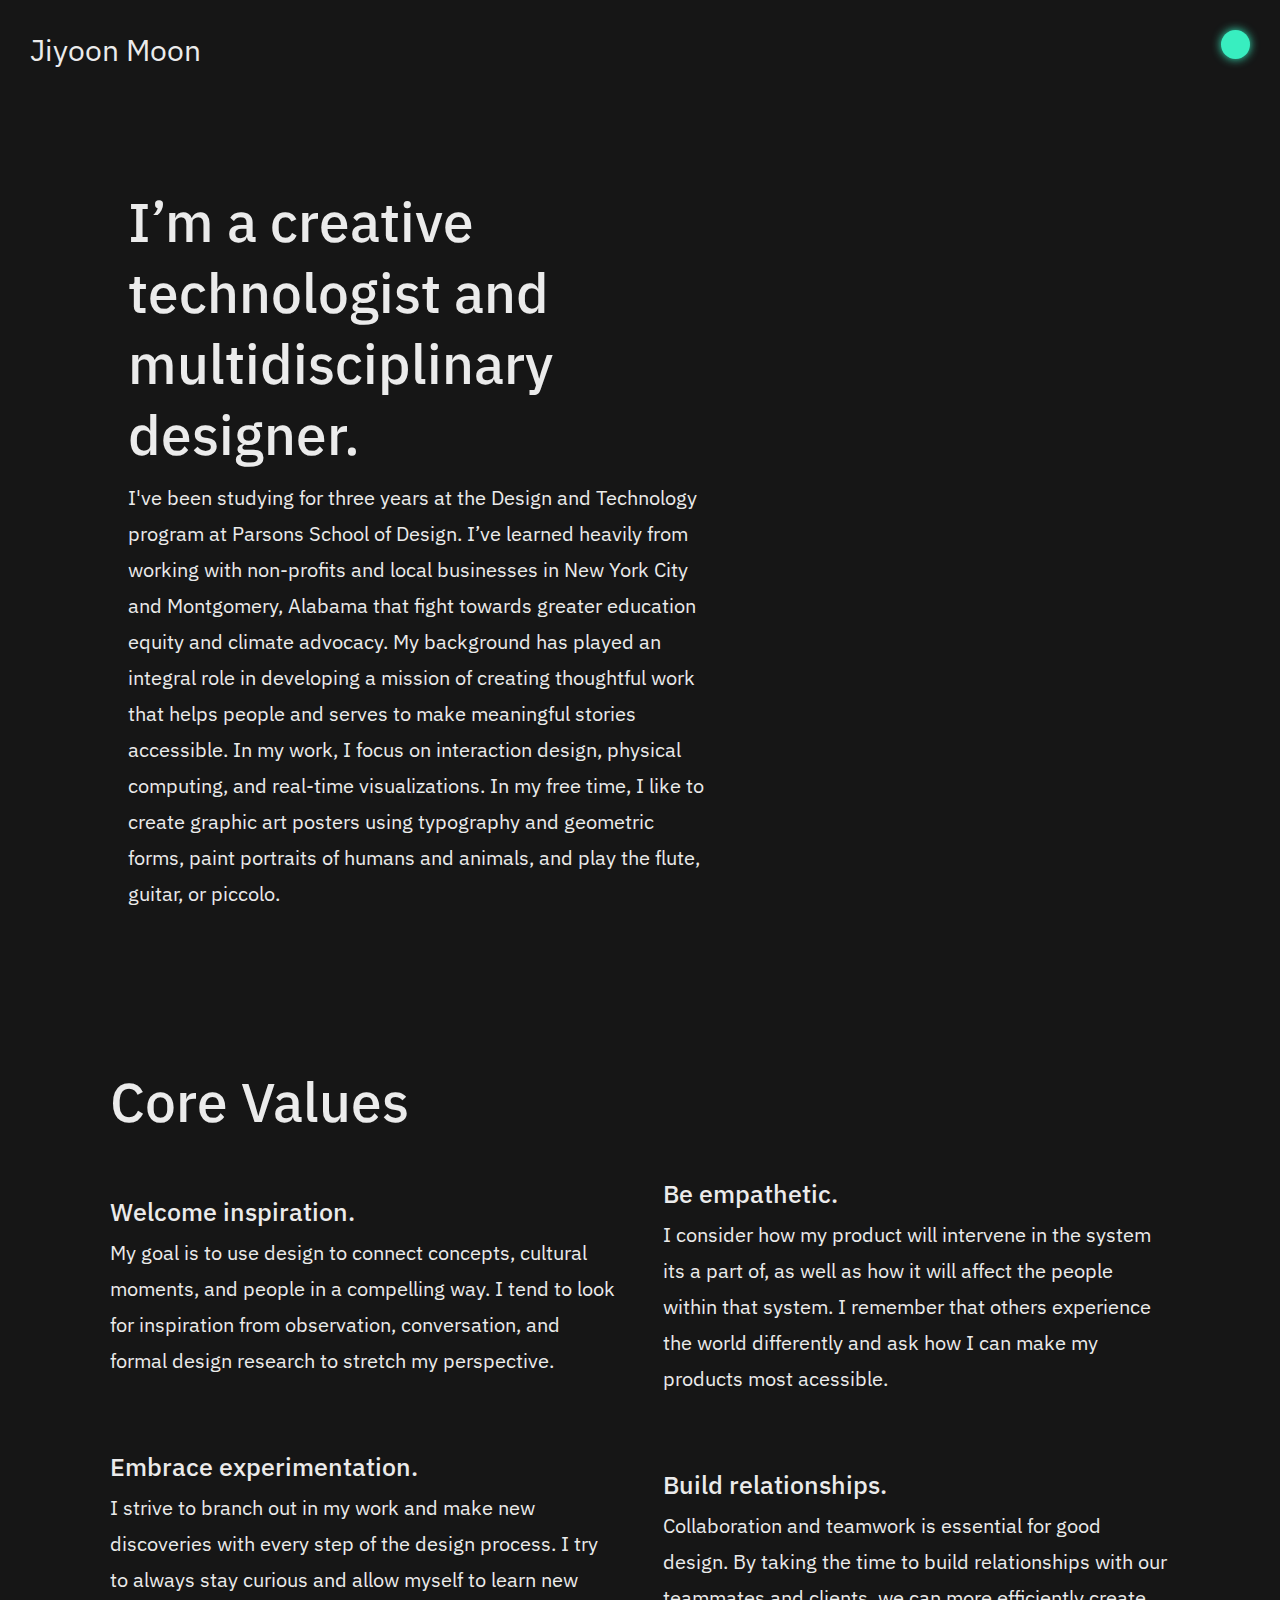
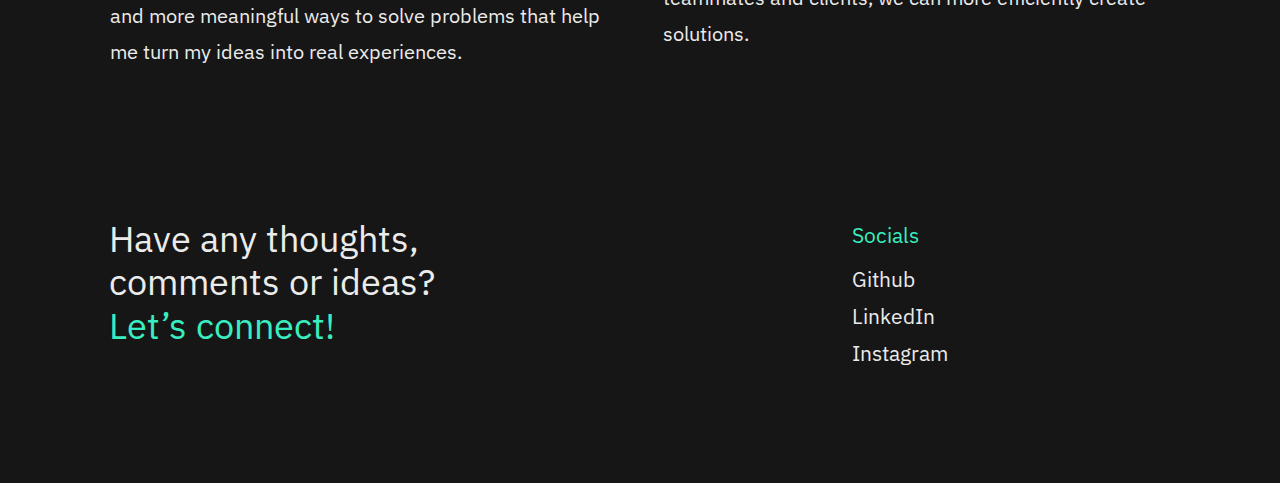
==== commit 4b91c77b: "style" ====
--- a/about.html
+++ b/about.html
@@ -61,26 +61,26 @@
             </div>
         </div>
         <div class="values ">
-            <h1 class="type-heading-1 ">Core Values</h1>
+            <h1 class="type-heading-1 light ">Core Values</h1>
             <div class=" value-list ">
-                <h3 class="type-heading-3 ">Welcome inspiration.</h3>
-                <p class="type-body-2 "> My goal is to use design to connect concepts, cultural moments, and people in a compelling way. I tend to look for inspiration from observation, conversation, and formal design research to stretch my perspective. </p>
+                <h3 class="type-heading-3 light ">Welcome inspiration.</h3>
+                <p class="type-body-2 light "> My goal is to use design to connect concepts, cultural moments, and people in a compelling way. I tend to look for inspiration from observation, conversation, and formal design research to stretch my perspective. </p>
             </div>
 
             <div class="value-list ">
-                <h3 class="type-heading-3 ">Be empathetic.</h3>
-                <p class="type-body-2 "> I consider how my product will intervene in the system its a part of, as well as how it will affect the people within that system. I remember that others experience the world differently and ask how I can make my products most acessible.</p>
+                <h3 class="type-heading-3 light ">Be empathetic.</h3>
+                <p class="type-body-2 light "> I consider how my product will intervene in the system its a part of, as well as how it will affect the people within that system. I remember that others experience the world differently and ask how I can make my products most acessible.</p>
             </div>
             <div class="value-list ">
-                <h3 class="type-heading-3 ">Embrace experimentation.</h3>
-                <p class="type-body-2 ">I strive to branch out in my work and make new discoveries with every step of the design process. I try to always stay curious and allow myself to learn new and more meaningful ways to solve problems that help me turn my ideas into real
+                <h3 class="type-heading-3 light ">Embrace experimentation.</h3>
+                <p class="type-body-2 light ">I strive to branch out in my work and make new discoveries with every step of the design process. I try to always stay curious and allow myself to learn new and more meaningful ways to solve problems that help me turn my ideas into real
                     experiences.
                 </p>
             </div>
 
             <div class="value-list ">
-                <h3 class="type-heading-3 ">Build relationships.</h3>
-                <p class="type-body-2 ">Collaboration and teamwork is essential for good design. By taking the time to build relationships with our teammates and clients, we can more efficiently create solutions.</p>
+                <h3 class="type-heading-3 light ">Build relationships.</h3>
+                <p class="type-body-2 light ">Collaboration and teamwork is essential for good design. By taking the time to build relationships with our teammates and clients, we can more efficiently create solutions.</p>
             </div>
         </div>
 
@@ -99,16 +99,17 @@
             </span>
         </div>
     </footer> -->
-    <footer class="white">
+    <footer>
         <div class="content">
             <div class="first">
-                <h2 class=" type-heading-2 white">Have any thoughts, comments or ideas? <a href="mailto:moonj066@newschool.edu " class="white">  Let’s connect :)<span class="slider1 "></span></a></h2>
+                <h2 class=" type-heading-2">Have any thoughts, comments or ideas? <a href="mailto:moonj066@newschool.edu" style="color:rgb(56, 238, 192)">  Let’s connect!<span class='diss'></span><span class="slider" style="background-color:rgb(56, 238, 192)"></span></a></h2>
             </div>
             <div class="socials ">
-                <h3 class="type-body-1">Socials</h3>
+                <h3 class="type-body-1" style="color:rgb(56, 238, 192)">Socials</h3>
+                <a href="https://github.com/jiyoonm ">Github<span class="slider" style="background-color:rgb(56, 238, 192)"></span></a>
+                <a href="https://www.linkedin.com/in/jiyoon-moon-594929197/ ">LinkedIn<span class="slider" style="background-color:rgb(56, 238, 192)"></span></a>
+                <a href="https://www.instagram.com/jiyoonmn/ ">Instagram<span class="slider" style="background-color:rgb(56, 238, 192)"></span></a>
 
-                <a href="https://github.com/jiyoonm " class="white">Github <span class="slider1 "></span></a>
-                <a href="https://www.linkedin.com/in/jiyoon-moon-594929197/ " class="white">LinkedIn <span class="slider1 "></span></a>
 
 
 
--- a/css/styles.css
+++ b/css/styles.css
@@ -4,8 +4,8 @@
     font-family: 'IBM Plex Sans', sans-serif;
     font-size: 62.5%;
     margin: 0;
-    color: #0e002b;
-    background-color: #ececec;
+    color: rgb(22, 22, 22);
+    background-color: #ebebeb;
     scroll-behavior: smooth;
 }
 
@@ -13,12 +13,20 @@
     font-weight: 500;
     font-size: 5.5rem;
     margin: 1rem 0;
-    color: #d4fcf4;
+    color: #ebebeb;
+    text-align: left;
+}
+
+.type-heading-1-1 {
+    font-weight: 480;
+    font-size: 5.5rem;
+    margin: 1rem 0;
+    color: #ebebeb;
     text-align: left;
 }
 
 .type-heading-2 {
-    color: rgba(7, 0, 255, .99);
+    color: rgb(22, 22, 22);
     font-weight: 300;
     line-height: 1.2;
     font-size: 4.5rem;
@@ -48,7 +56,7 @@
 }
 
 a {
-    color: rgba(7, 0, 255, .99);
+    color: rgb(22, 22, 22);
     border-bottom: solid;
     text-decoration: none;
     position: relative;
@@ -65,7 +73,7 @@
     display: block;
     margin: 1px auto;
     height: 2px;
-    background-color: rgba(7, 0, 255, .99);
+    background-color: rgb(22, 22, 22);
     width: 0%;
     transition: width .5s ease;
 }
@@ -74,7 +82,7 @@
     display: block;
     margin: 1px auto;
     height: 2px;
-    background-color: #d4fcf4;
+    background-color: rgba(56, 238, 192);
     width: 100%;
     transition: width .5s ease;
 }
@@ -98,16 +106,16 @@
 }
 
 footer {
-    color: #d4fcf4;
-    /* border-top: 2px solid #d4fcf4; */
-    background-color: rgba(7, 0, 255, .99);
+    color: #ebebeb;
+    /* border-top: 2px solid #ebebeb; */
+    background-color: rgb(22, 22, 22);
     padding: 2rem 0 1rem;
     font-size: 2rem;
 }
 
 footer .type-heading-2 {
-    color: #d4fcf4;
-    /* border-bottom: 2px dashed #d4fcf4; */
+    color: #ebebeb;
+    /* border-bottom: 2px dashed #ebebeb; */
     font-weight: 400;
     text-align: left;
     margin: 0 1.5vw 4vh;
@@ -134,18 +142,18 @@
     background-color: transparent;
     border-width: 0px;
     font-size: 1.5rem;
-    color: #d4fcf4b9;
+    color: rgb(235, 255, 251);
     border-radius: 1.6rem;
-    box-shadow: .1rem .1rem .7em rgba(10, 2, 2, 0.438);
     padding: .7rem 1.2rem;
     margin: .6rem .2rem;
     line-height: 1.3;
     transition: .3s ease;
     text-align: left;
+    box-shadow: .1rem .1rem .5rem rgba(255, 255, 255, 0.171);
 }
 
 .button-three:hover {
-    box-shadow: .1rem .1rem .5rem rgba(245, 245, 245, 0.288);
+    box-shadow: .1rem .1rem .5rem rgba(56, 238, 192, 0.603);
     cursor: pointer;
 }
 
@@ -173,8 +181,7 @@
 }
 
 .banner {
-    background-color: rgba(7, 0, 255, .99);
-    color: #d4fcf4;
+    background-color: rgb(22, 22, 22);
 }
 
 
@@ -226,7 +233,7 @@
 .work2>a,
 .work>a {
     /* border-bottom: 2px dotted rgba(7,0,255,.99); */
-    color: rgba(7, 0, 255, .99);
+    color: rgb(22, 22, 22);
     width: calc(33.3% - 6rem);
     height: auto;
     text-align: left;
@@ -239,12 +246,16 @@
 
 .work2 .type-heading-2,
 .work .type-heading-2 {
-    border-bottom: 2px dashed rgba(7, 0, 255, .99);
+    border-bottom: 1px solid rgb(22, 22, 22);
     font-weight: 400;
     text-align: left;
     width: 100%;
-    margin: 0 1.5vw 4vh;
-    /* padding-bottom: 1rem; */
+    margin: 0 1.5vw vh;
+    padding-bottom: 1.5rem;
+}
+
+.blu3 {
+    color: rgb(56, 238, 192);
 }
 
 .work2 h3,
@@ -295,9 +306,9 @@
 
 .work>a:hover,
 .work2>a:hover {
-    background-image: none;
-    color: #f3f3f3;
-    background-color: rgba(7, 0, 255, .99);
+    /* color: #f3f3f3; */
+    /* border: solid .1px rgb(22, 22, 22); */
+    background-color: rgba(56, 238, 192, 0.089);
 }
 
 
@@ -397,7 +408,7 @@
     justify-content: space-between;
     flex-wrap: wrap;
     margin: 5rem 0;
-    border-top: #0e002bb6 .08rem dashed;
+    border-top: rgb(22, 22, 22) .08rem dashed;
 }
 
 .overview-container h3 {
@@ -405,7 +416,7 @@
 }
 
 .top {
-    color: #0e002bb6;
+    color: rgb(22, 22, 22);
     padding-bottom: 3rem;
     width: 100%;
 }
@@ -423,7 +434,7 @@
     align-items: left;
     width: 88.4%;
     margin-left: 2rem;
-    margin-bottom: 7.5%;
+    margin-bottom: 5.5%;
     display: flex;
     flex-direction: column;
 }
@@ -446,8 +457,7 @@
 }
 
 .title {
-    background-color: #09001b;
-    background-color: rgba(7, 0, 255, .99);
+    background-color: rgb(22, 22, 22);
     display: flex;
     flex-wrap: wrap;
     justify-content: center;
@@ -455,20 +465,20 @@
 }
 
 .head-image {
-    width: 67%;
+    width: 62%;
 }
 
 .name {
     margin: 1rem 0;
-    width: 33%;
+    width: 38%;
     text-align: left;
 }
 
 .name p,
 .name h2 {
-    width: 80%;
+    width: 74%;
     margin: 2rem auto;
-    color: #d4fcf4;
+    color: #ebebeb;
     text-align: left;
 }
 
@@ -482,7 +492,7 @@
 }
 
 .color-primary {
-    background-color: #0e002b;
+    background-color: rgb(22, 22, 22);
 }
 
 .color-secondary {
@@ -490,7 +500,7 @@
 }
 
 .color-accent {
-    background-color: rgba(7, 0, 255, .99);
+    background-color: rgb(22, 22, 22);
 }
 
 .color-accent2 {
@@ -505,18 +515,18 @@
 /* buttons */
 
 .buttons {
-    margin: 0rem auto 10rem;
-    width: 70vw;
+    margin: 0rem auto 4rem;
+    width: 85vw;
     display: flex;
     justify-content: space-between;
 }
 
 .buttons .button-three {
-    color: #0e002b;
+    color: rgb(22, 22, 22);
 }
 
 .buttons .button-three:hover {
-    background-color: #0e002b7a;
+    background-color: rgb(22, 22, 22)7a;
 }
 
 .button {
@@ -530,14 +540,14 @@
     display: inline-block;
     padding: 1em 3em;
     text-decoration: none;
-    color: rgba(7, 0, 255, .99);
-    border: solid 2px rgba(7, 0, 255, .99);
+    color: rgb(22, 22, 22);
+    border: solid 2px rgb(22, 22, 22);
     transition: .4s;
 }
 
 .button-primary:hover {
     cursor: pointer;
-    background: rgba(7, 0, 255, .99);
+    background: rgb(22, 22, 22);
     color: #f3f3f3;
 }
 
@@ -545,25 +555,25 @@
     display: inline-block;
     padding: 2rem 3rem;
     text-decoration: none;
-    color: #0e002b;
+    color: rgb(22, 22, 22);
     background: transparent;
-    border-radius: 50%;
-    border: #0e002bb6 .08rem dashed;
+    /* border-radius: 50%; */
+    border: none;
     /* transition: .2s; */
 }
 
 .button-secondary:hover {
     cursor: pointer;
-    border: #0e002bb6 .1rem dashed;
+    /* border: rgb(22, 22, 22) .1rem dashed; */
 }
 
 .blue1 {
     margin-top: 1.5rem;
-    border: #d4fcf4 .08rem dashed;
+    border: #ebebeb .08rem dashed;
 }
 
 .blue1:hover {
-    border: #d4fcf4 .1rem dashed;
+    border: #ebebeb .1rem dashed;
 }
 
 
@@ -592,13 +602,13 @@
     width: 2.9rem;
     height: 2.9rem;
     border-radius: 50%;
-    background-color: rgba(7, 0, 255, .99);
+    background-color: rgb(22, 22, 22);
     color: #f3f3f3;
     border: none;
     cursor: pointer;
     z-index: 1000;
     transition: all .2s;
-    box-shadow: 0 0 10px rgba(8, 0, 255, 0.87);
+    box-shadow: 0 0 10px rgb(22, 22, 22);
 }
 
 i {
@@ -618,7 +628,7 @@
 }
 
 .dark {
-    color: rgba(7, 0, 255, .99);
+    color: rgb(22, 22, 22);
     box-shadow: 0 0 10px rgb(56, 238, 192);
     background-color: rgb(56, 238, 192);
 }
@@ -635,7 +645,7 @@
 .dropdown-content {
     height: 100vh;
     width: 0;
-    background-color: rgba(7, 0, 255, .99);
+    background-color: rgb(22, 22, 22);
     z-index: 900;
     transition: width .2s ease;
 }
@@ -645,7 +655,7 @@
 }
 
 .logo {
-    color: #d4fcf4;
+    color: #ebebeb;
     font-size: 3rem;
     position: absolute;
     left: 3rem;
@@ -666,8 +676,12 @@
 }
 
 .navbar a {
-    color: #d4fcf4;
+    color: #ebebeb;
     font-weight: 300;
+}
+
+.light {
+    color: #ebebeb;
 }
 
 .contact {
@@ -679,7 +693,7 @@
     width: 3.4rem;
     height: 3.4rem;
     font-size: 2.5;
-    color: rgba(7, 0, 255, .99);
+    color: rgb(22, 22, 22);
     transform: rotate(135deg);
     background-color: rgb(56, 238, 192);
 }
@@ -722,16 +736,16 @@
     padding-bottom: 4rem;
     justify-content: space-between;
     /* align-items: center; */
-    color: #d4fcf4;
-    background-color: rgba(7, 0, 255, .99);
+    color: #ebebeb;
+    background-color: rgb(22, 22, 22);
 }
 
 .content a {
-    color: #d4fcf4;
+    color: #ebebeb;
 }
 
 .content a:hover {
-    color: #d4fcf4;
+    color: #ebebeb;
 }
 
 .first {
@@ -740,7 +754,7 @@
 
 .first h2 {
     margin: 0;
-    color: #d4fcf4;
+    color: #ebebeb;
     font-size: 3.6rem;
 }
 
@@ -760,7 +774,7 @@
     flex-direction: column;
     /* margin: 0 1rem; */
     font-size: 2.1rem;
-    color: rgba(7, 0, 255, .99);
+    color: rgb(22, 22, 22);
 }
 
 .socials h3 {
@@ -768,11 +782,15 @@
     margin: 0;
     padding-bottom: 1rem;
     text-align: left;
-    color: #d4fcf4;
+    color: #ebebeb;
 }
 
 .socials a {
-    color: #d4fcf4;
+    color: #ebebeb;
+}
+
+.socials a:hover {
+    color: rgb(56, 238, 192);
 }
 
 .social a:hover {
@@ -781,15 +799,15 @@
 
 .blue {
     border: none;
-    color: #d4fcf4;
+    color: #ebebeb;
 }
 
 .blue>.slider {
-    background-color: #d4fcf4;
+    background-color: #ebebeb;
 }
 
 .blue:hover {
-    color: #d4fcf4;
+    color: rgb(56, 238, 192);
 }
 
 @media screen and (max-width: 992px) {
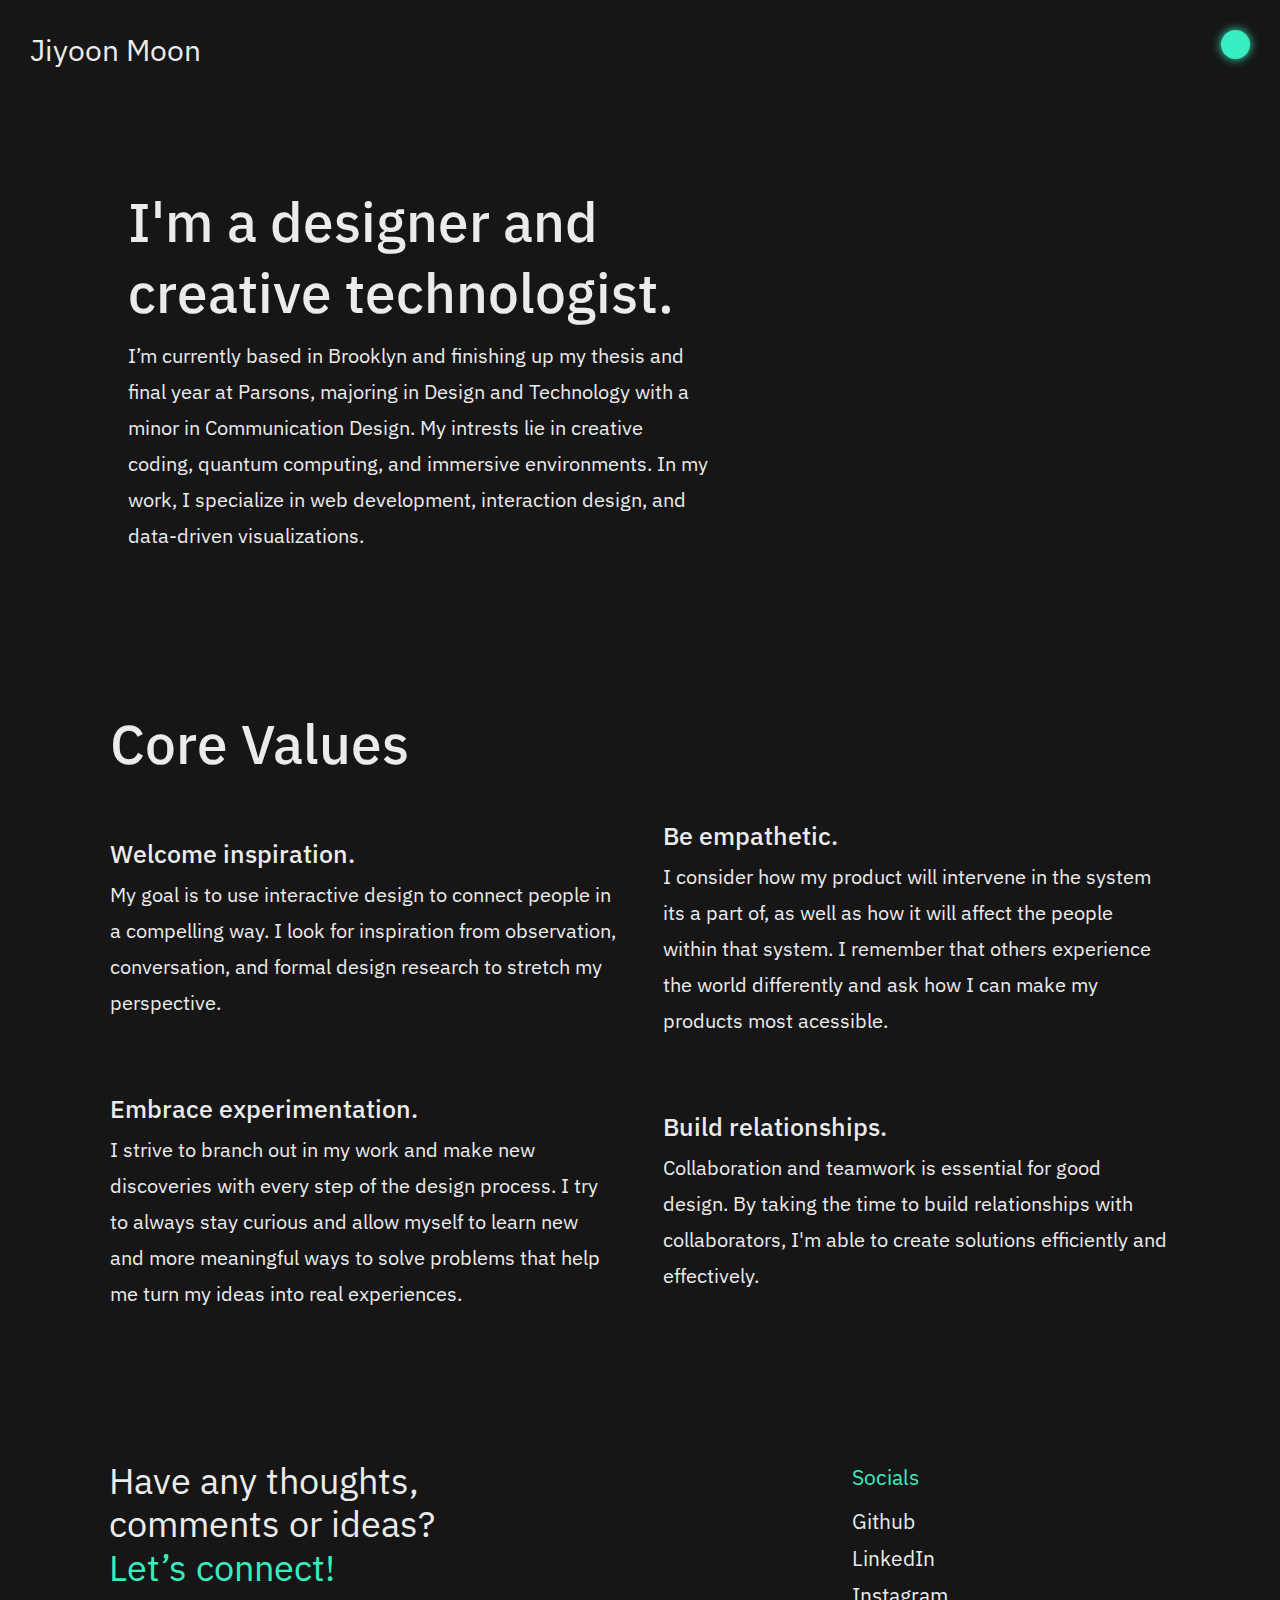
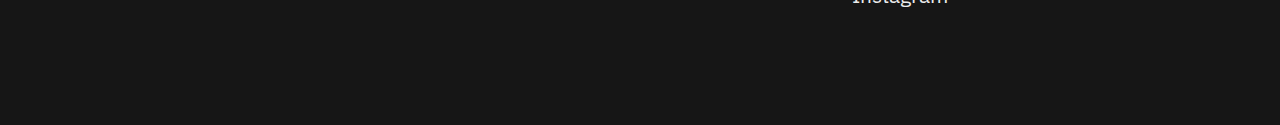
==== commit 849c344a: "changes to text" ====
--- a/about.html
+++ b/about.html
@@ -5,7 +5,7 @@
     <meta charset="utf-8">
     <meta name="viewport" content="width=device-width,initial-scale=1,maximum-scale=1,user-scalable=0">
     <title>Jiyoon Moon</title>
-    <link rel="icon" href="images/fav.ico" type="image/x-icon" />
+    <link rel="icon" href="images/favicon.ico" type="image/x-icon" />
     <link rel="stylesheet" href="css/styles.css">
     <link rel="stylesheet" href="https://use.fontawesome.com/releases/v5.6.3/css/all.css" integrity="sha384-UHRtZLI+pbxtHCWp1t77Bi1L4ZtiqrqD80Kn4Z8NTSRyMA2Fd33n5dQ8lWUE00s/" crossorigin="anonymous">
 
@@ -39,7 +39,7 @@
                         <ul id="navcon"></ul>
                     </li>
                 </ul>
-                <a class="blue contact" href="mailto:moonj066@newschool.edu">Contact <span class="diss">&#8594;</span><span class="slider"></span></a>
+                <a class="blue contact" href="mailto:jiyoon.moon@outlook.com">Contact <span class="diss">&#8594;</span><span class="slider"></span></a>
 
             </nav>
 
@@ -49,10 +49,11 @@
 
         <div class="row">
             <div class="column1">
-                <h1 class="type-heading-1">I’m a creative technologist and multidisciplinary designer.</h1>
-                <p class="type-body-2 light ">I've been studying for three years at the Design and Technology program at Parsons School of Design. I’ve learned heavily from working with non-profits and local businesses in New York City and Montgomery, Alabama that fight towards greater
-                    education equity and climate advocacy. My background has played an integral role in developing a mission of creating thoughtful work that helps people and serves to make meaningful stories accessible. In my work, I focus on interaction
-                    design, physical computing, and real-time visualizations. In my free time, I like to create graphic art posters using typography and geometric forms, paint portraits of humans and animals, and play the flute, guitar, or piccolo.
+                <h1 class="type-heading-1">I'm a designer and creative technologist.</h1>
+                <p class="type-body-2 light ">I’m currently based in Brooklyn and finishing up my thesis and final year at Parsons, majoring in Design and Technology with a minor in Communication Design. My intrests lie in creative coding, quantum computing, and immersive environments. In my work, I specialize in web development, interaction
+                 design, and data-driven visualizations. 
+                    
+
                 </p>
             </div>
 
@@ -64,7 +65,7 @@
             <h1 class="type-heading-1 light ">Core Values</h1>
             <div class=" value-list ">
                 <h3 class="type-heading-3 light ">Welcome inspiration.</h3>
-                <p class="type-body-2 light "> My goal is to use design to connect concepts, cultural moments, and people in a compelling way. I tend to look for inspiration from observation, conversation, and formal design research to stretch my perspective. </p>
+                <p class="type-body-2 light "> My goal is to use interactive design to connect people in a compelling way. I look for inspiration from observation, conversation, and formal design research to stretch my perspective. </p>
             </div>
 
             <div class="value-list ">
@@ -77,10 +78,9 @@
                     experiences.
                 </p>
             </div>
-
             <div class="value-list ">
                 <h3 class="type-heading-3 light ">Build relationships.</h3>
-                <p class="type-body-2 light ">Collaboration and teamwork is essential for good design. By taking the time to build relationships with our teammates and clients, we can more efficiently create solutions.</p>
+                <p class="type-body-2 light ">Collaboration and teamwork is essential for good design. By taking the time to build relationships with collaborators, I'm able to create solutions efficiently and effectively. </p>
             </div>
         </div>
 
@@ -102,7 +102,7 @@
     <footer>
         <div class="content">
             <div class="first">
-                <h2 class=" type-heading-2">Have any thoughts, comments or ideas? <a href="mailto:moonj066@newschool.edu" style="color:rgb(56, 238, 192)">  Let’s connect!<span class='diss'></span><span class="slider" style="background-color:rgb(56, 238, 192)"></span></a></h2>
+                <h2 class=" type-heading-2">Have any thoughts, comments or ideas? <a href="mailto:jiyoon.moon@outlook.com" style="color:rgb(56, 238, 192)">  Let’s connect!<span class='diss'></span><span class="slider" style="background-color:rgb(56, 238, 192)"></span></a></h2>
             </div>
             <div class="socials ">
                 <h3 class="type-body-1" style="color:rgb(56, 238, 192)">Socials</h3>
--- a/css/styles.css
+++ b/css/styles.css
@@ -138,25 +138,6 @@
     padding-bottom: calc(80vmax / 9);
 }
 
-.button-three {
-    background-color: transparent;
-    border-width: 0px;
-    font-size: 1.5rem;
-    color: rgb(235, 255, 251);
-    border-radius: 1.6rem;
-    padding: .7rem 1.2rem;
-    margin: .6rem .2rem;
-    line-height: 1.3;
-    transition: .3s ease;
-    text-align: left;
-    box-shadow: .1rem .1rem .5rem rgba(255, 255, 255, 0.171);
-}
-
-.button-three:hover {
-    box-shadow: .1rem .1rem .5rem rgba(56, 238, 192, 0.603);
-    cursor: pointer;
-}
-
 .column1 {
     width: calc(60% - 3rem);
     margin: 3rem 3rem;
@@ -516,7 +497,7 @@
 
 .buttons {
     margin: 0rem auto 4rem;
-    width: 85vw;
+    width: 90vw;
     display: flex;
     justify-content: space-between;
 }
@@ -536,7 +517,7 @@
 }
 
 .button-primary {
-    background-color: #f3f3f3;
+    background-color: #ebebeb;
     display: inline-block;
     padding: 1em 3em;
     text-decoration: none;
@@ -548,12 +529,13 @@
 .button-primary:hover {
     cursor: pointer;
     background: rgb(22, 22, 22);
-    color: #f3f3f3;
+    color: #ebebeb;
 }
 
 .button-secondary {
     display: inline-block;
     padding: 2rem 3rem;
+    font-size: 1.6rem;
     text-decoration: none;
     color: rgb(22, 22, 22);
     background: transparent;
@@ -565,6 +547,25 @@
 .button-secondary:hover {
     cursor: pointer;
     /* border: rgb(22, 22, 22) .1rem dashed; */
+}
+
+.button-three {
+    background-color: transparent;
+    border-width: 0px;
+    font-size: 1.5rem;
+    color: #ebebeb;
+    border-radius: 1.6rem;
+    padding: .7rem 1.2rem;
+    margin: .6rem .2rem;
+    line-height: 1.3;
+    transition: .3s ease;
+    text-align: left;
+    box-shadow: .1rem .1rem .5rem rgba(255, 255, 255, 0.171);
+}
+
+.button-three:hover {
+    box-shadow: .1rem .1rem .5rem rgba(56, 238, 192, 0.603);
+    cursor: pointer;
 }
 
 .blue1 {
@@ -587,8 +588,9 @@
     display: flex;
     flex-direction: column;
     justify-content: space-between;
+    overflow: scroll;
     align-items: flex-start;
-    flex-wrap: wrap;
+    flex-wrap: nowrap;
     position: fixed;
     top: 0;
     right: 0rem;
@@ -645,6 +647,7 @@
 .dropdown-content {
     height: 100vh;
     width: 0;
+    overflow: scroll;
     background-color: rgb(22, 22, 22);
     z-index: 900;
     transition: width .2s ease;
@@ -685,7 +688,8 @@
 }
 
 .contact {
-    padding: 5rem 3rem;
+    padding-left: 3rem;
+    padding-bottom: 15%;
 }
 
 .dark1 {
@@ -843,12 +847,6 @@
         height: 100vh;
         width: 40vw;
     }
-    .buttons {
-        justify-content: center;
-    }
-    .buttons>button {
-        margin: 2rem;
-    }
 }
 
 @media screen and (max-width: 600px) {
@@ -856,10 +854,11 @@
         font-size: 60%;
     }
     .content {
-        height: 35vh;
+        height: 100%;
     }
     .content>div {
-        width: 95%;
+        width: 100%;
+        height: 100%;
     }
     .content .socials {
         flex-direction: row;
@@ -871,9 +870,13 @@
     .type-heading-1 {
         font-size: 3.7rem;
     }
+    .first .type-heading-2 {
+        font-size: 3.3rem;
+    }
     .banner #content {
-        overflow: hidden;
-        height: 17vh;
+        display: none;
+        /* overflow: hidden; */
+        /* height: 17vh; */
     }
     .work2>a,
     .work>a {
@@ -896,6 +899,23 @@
     .section .post img {
         margin-left: 0;
         max-width: 95%;
+    }
+    .button-three {
+        font-size: 1.1rem;
+    }
+    .type-body-2 {
+        font-weight: 400;
+        margin: auto;
+        font-size: 1.7rem;
+    }
+}
+
+@media screen and (max-height: 710px) {
+    .navbar {
+        font-size: 2rem
+    }
+    .navbar ul li ul li a {
+        font-size: 1.5rem
     }
 }
 
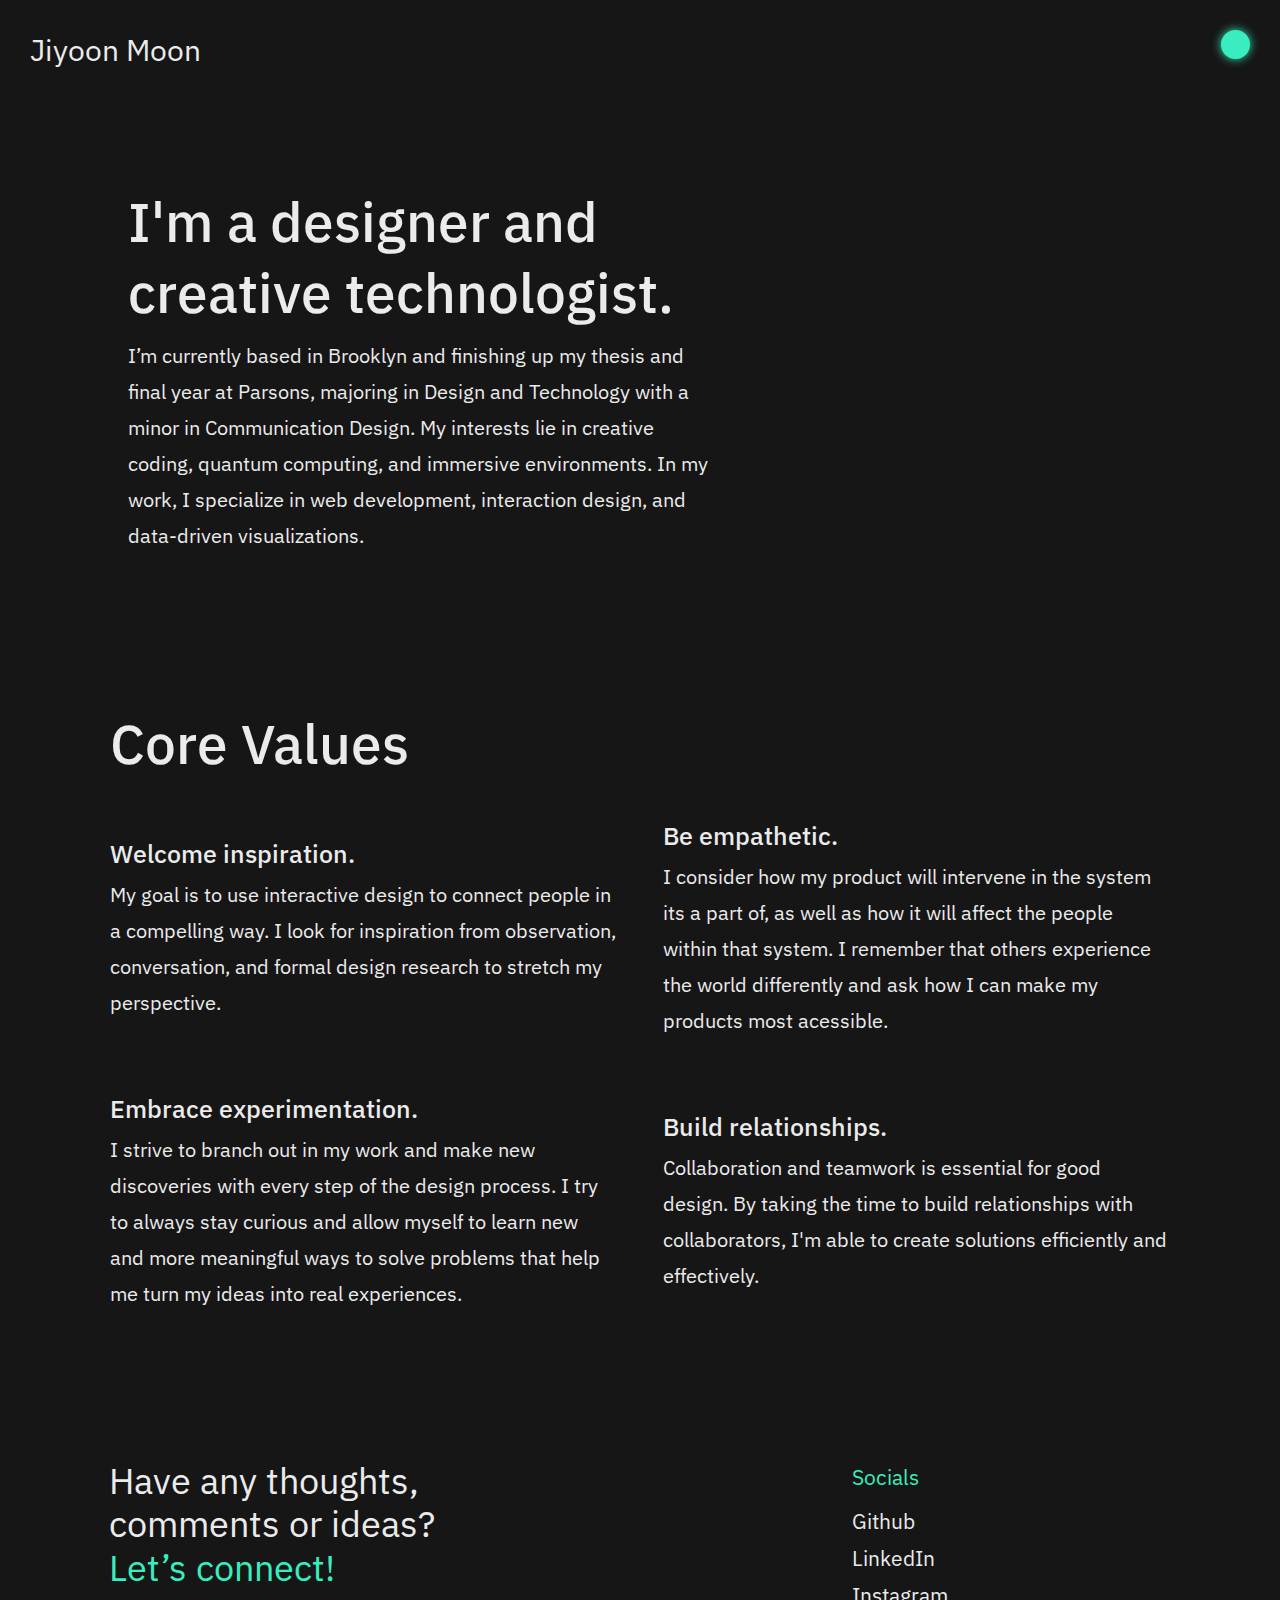
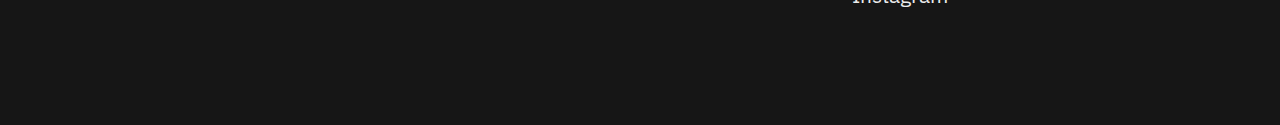
==== commit a5ce4cf0: "fix styling" ====
--- a/about.html
+++ b/about.html
@@ -50,7 +50,7 @@
         <div class="row">
             <div class="column1">
                 <h1 class="type-heading-1">I'm a designer and creative technologist.</h1>
-                <p class="type-body-2 light ">I’m currently based in Brooklyn and finishing up my thesis and final year at Parsons, majoring in Design and Technology with a minor in Communication Design. My intrests lie in creative coding, quantum computing, and immersive environments. In my work, I specialize in web development, interaction
+                <p class="type-body-2 light ">I’m currently based in Brooklyn and finishing up my thesis and final year at Parsons, majoring in Design and Technology with a minor in Communication Design. My interests lie in creative coding, quantum computing, and immersive environments. In my work, I specialize in web development, interaction
                  design, and data-driven visualizations. 
                     
 
--- a/css/styles.css
+++ b/css/styles.css
@@ -588,7 +588,7 @@
     display: flex;
     flex-direction: column;
     justify-content: space-between;
-    overflow: scroll;
+    overflow: auto;
     align-items: flex-start;
     flex-wrap: nowrap;
     position: fixed;
@@ -647,7 +647,7 @@
 .dropdown-content {
     height: 100vh;
     width: 0;
-    overflow: scroll;
+    overflow: auto;
     background-color: rgb(22, 22, 22);
     z-index: 900;
     transition: width .2s ease;
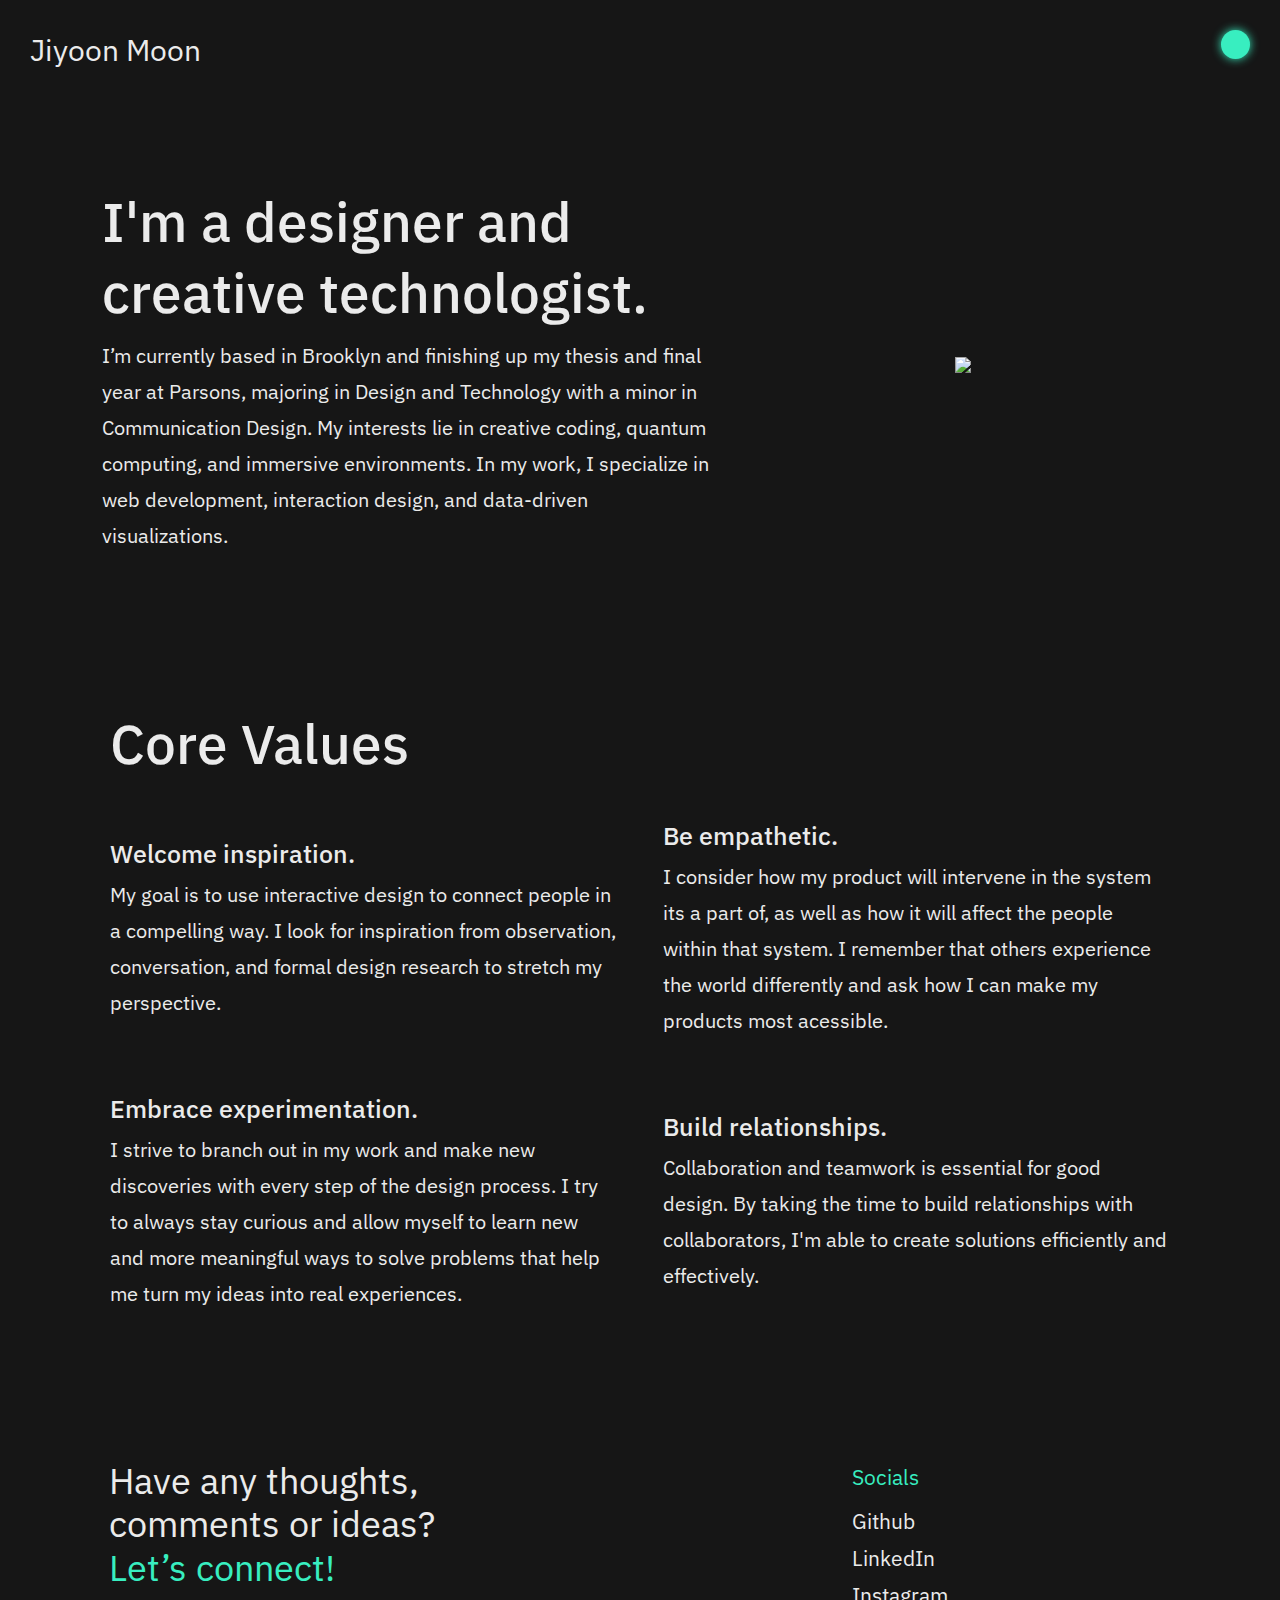
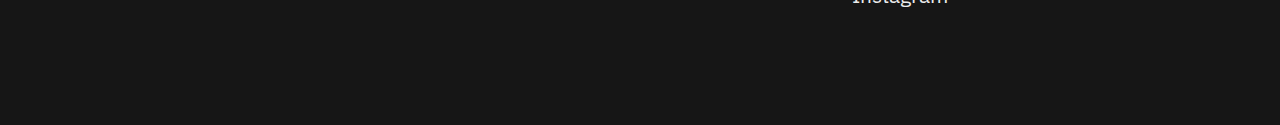
==== commit 7d9c873c: "remove sites" ====
--- a/about.html
+++ b/about.html
@@ -58,7 +58,9 @@
             </div>
 
             <div class=" column2 ">
-
+                <div class="image-container1">
+                    <img src="./images/container36_3.gif">
+                </div>
             </div>
         </div>
         <div class="values ">
--- a/css/styles.css
+++ b/css/styles.css
@@ -132,7 +132,7 @@
     align-items: center;
     /* padding: 5%; */
     /* height: 56vh; */
-    width: 80vw;
+    width: 84vw;
     margin: 0 auto;
     padding-top: calc(80vmax /7);
     padding-bottom: calc(80vmax / 9);
@@ -199,7 +199,7 @@
     margin: 0 auto;
     display: flex;
     flex-wrap: wrap;
-    width: 84vw;
+    width: 86vw;
     padding: 23px 0;
 }
 
@@ -541,9 +541,9 @@
     background: transparent;
     /* border-radius: 50%; */
     border: none;
+
     /* transition: .2s; */
 }
-
 .button-secondary:hover {
     cursor: pointer;
     /* border: rgb(22, 22, 22) .1rem dashed; */
@@ -588,7 +588,9 @@
     display: flex;
     flex-direction: column;
     justify-content: space-between;
-    overflow: auto;
+    overflow-y: auto;
+    overflow-x: hide;
+
     align-items: flex-start;
     flex-wrap: nowrap;
     position: fixed;
@@ -618,13 +620,13 @@
 }
 
 #my_image {
-    position: absolute;
+    position: fixed;
     width: 15rem;
     opacity: 0;
 }
 
 #my_image1 {
-    position: absolute;
+    position: fixed;
     width: 15rem;
     opacity: 0;
 }
@@ -648,6 +650,8 @@
     height: 100vh;
     width: 0;
     overflow: auto;
+    overflow-x: hide;
+
     background-color: rgb(22, 22, 22);
     z-index: 900;
     transition: width .2s ease;
